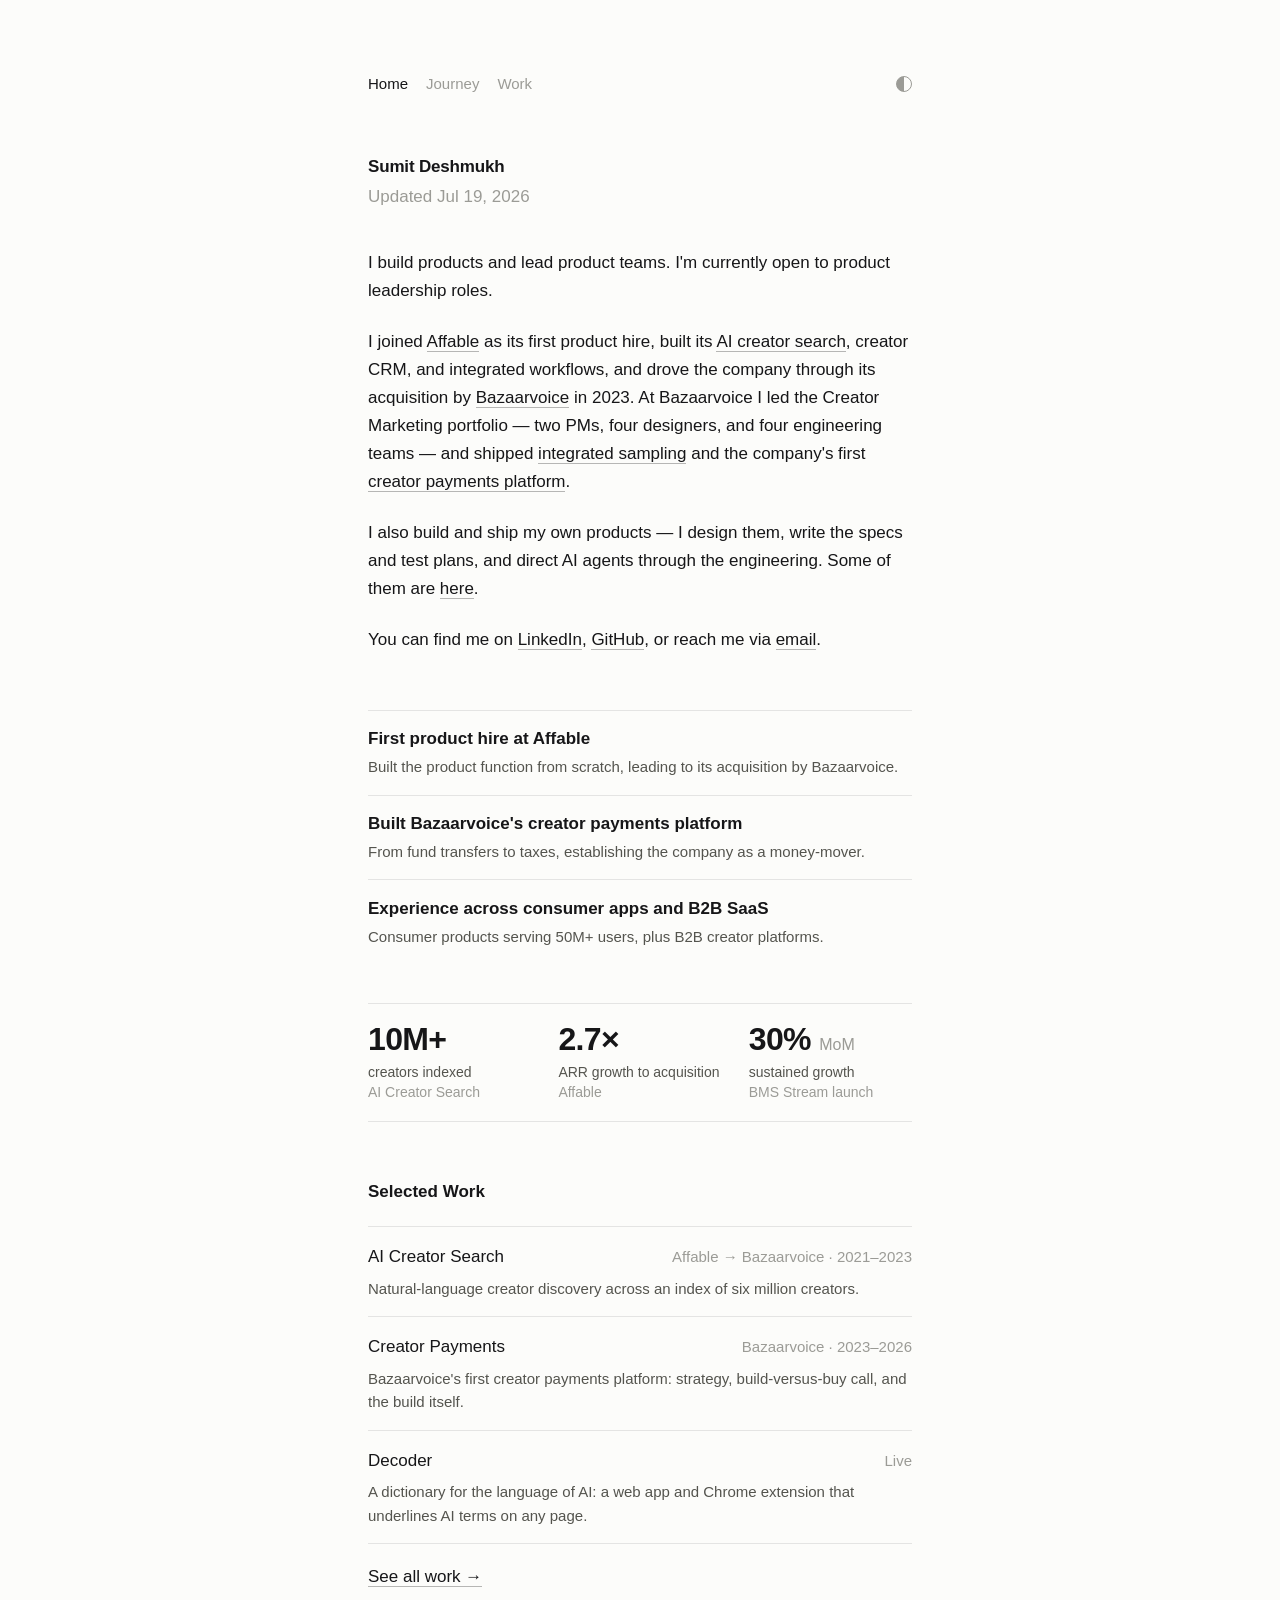
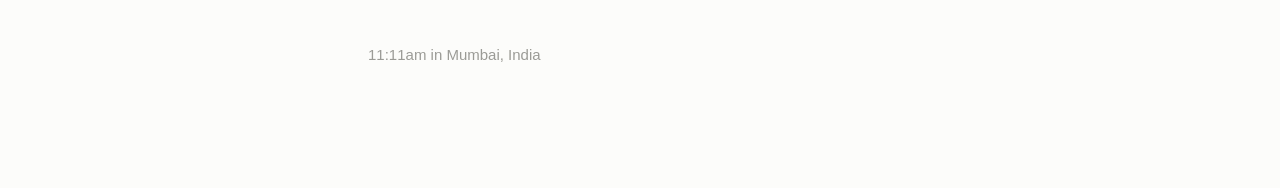
==== index.html @ 06beeb2d "Home: refine outcomes + numbers strip copy (payments positioning, 2.7x ARR metric, consumer/B2B expe" ====
<!DOCTYPE html>
<html lang="en">
<head>
<meta charset="utf-8">
<meta name="viewport" content="width=device-width, initial-scale=1">
<title>Sumit Deshmukh</title>
<meta name="description" content="AI Product Lead with 10+ years experience in consumer apps & B2B creator platforms. First product hire at Affable.ai, then Senior Manager, Product at Bazaarvoice.">
<link rel="canonical" href="https://sumitdeshmukh.com/">
<meta property="og:title" content="Sumit Deshmukh">
<meta property="og:description" content="AI Product Lead with 10+ years experience in consumer apps & B2B creator platforms. First product hire at Affable.ai, then Senior Manager, Product at Bazaarvoice.">
<meta property="og:url" content="https://sumitdeshmukh.com/">
<meta property="og:type" content="website">
<!-- Runs before first paint (and before site.css applies theme-dependent colors) to avoid a light/dark flash. -->
<script>(function(){try{var t=localStorage.getItem('theme');if(t!=='dark'&&t!=='light'){t=window.matchMedia&&window.matchMedia('(prefers-color-scheme:dark)').matches?'dark':'light';}document.documentElement.setAttribute('data-theme',t);}catch(e){}})();</script>
<link rel="icon" href="data:image/svg+xml,%3Csvg xmlns='http://www.w3.org/2000/svg' viewBox='0 0 8 8'%3E%3Ccircle cx='4' cy='4' r='4' fill='%23161618'/%3E%3C/svg%3E">
<link rel="stylesheet" href="./assets/css/site.css">
<script src="./assets/js/site.js" defer></script>
</head>
<body>
<main class="container">

  <nav class="site-nav" aria-label="Primary">
    <a href="./" class="current" aria-current="page">Home</a>
    <a href="journey.html">Journey</a>
    <a href="work.html">Work</a>
    <button type="button" class="theme-toggle" aria-label="Toggle dark mode" hidden>
      <span class="theme-icon"></span>
    </button>
  </nav>

  <h1>Sumit Deshmukh</h1>
  <p class="updated">Updated Jul 19, 2026</p>

  <div class="bio">
    <p>I build products and lead product teams. I'm currently open to product leadership roles.</p>

    <p>I joined <a href="https://affable.ai" rel="noopener">Affable</a> as its first product hire, built its <a href="work.html#cs-creator-search">AI creator search</a>, creator CRM, and integrated workflows, and drove the company through its acquisition by <a href="https://www.bazaarvoice.com" rel="noopener">Bazaarvoice</a> in 2023. At Bazaarvoice I led the Creator Marketing portfolio — two PMs, four designers, and four engineering teams — and shipped <a href="work.html#cs-integrated-sampling">integrated sampling</a> and the company's first <a href="work.html#cs-creator-payments">creator payments platform</a>.</p>

    <p>I also build and ship my own products — I design them, write the specs and test plans, and direct AI agents through the engineering. Some of them are <a href="work.html">here</a>.</p>

    <p>You can find me on <a href="https://www.linkedin.com/in/sumitdeshmukh07/" rel="noopener">LinkedIn</a>, <a href="https://github.com/sumitd07" rel="noopener">GitHub</a>, or reach me via <a href="mailto:sumitd0704@gmail.com">email</a>.</p>
  </div>

  <section class="home-section outcomes" aria-labelledby="out-h">
    <h2 id="out-h" class="u-vh">Selected outcomes</h2>
    <div class="outcome">
      <h3>First product hire at Affable</h3>
      <p>Built the product function from scratch, leading to its acquisition by Bazaarvoice.</p>
    </div>
    <div class="outcome">
      <h3>Built Bazaarvoice's creator payments platform</h3>
      <p>From fund transfers to taxes, establishing the company as a money-mover.</p>
    </div>
    <div class="outcome">
      <h3>Experience across consumer apps and B2B SaaS</h3>
      <p>Consumer products serving 50M+ users, plus B2B creator platforms.</p>
    </div>
  </section>

  <section class="home-section metrics" aria-labelledby="num-h">
    <h2 id="num-h" class="u-vh">Impact in numbers</h2>
    <dl class="metric-grid">
      <div class="metric">
        <dt class="metric-value">10M+</dt>
        <dd class="metric-label">creators indexed <span class="metric-src">AI Creator Search</span></dd>
      </div>
      <div class="metric">
        <dt class="metric-value">2.7&times;</dt>
        <dd class="metric-label">ARR growth to acquisition <span class="metric-src">Affable</span></dd>
      </div>
      <div class="metric">
        <dt class="metric-value">30% <span class="metric-unit">MoM</span></dt>
        <dd class="metric-label">sustained growth <span class="metric-src">BMS Stream launch</span></dd>
      </div>
    </dl>
  </section>

  <section class="home-section selected" aria-labelledby="sel-h">
    <h2 id="sel-h">Selected Work</h2>
    <ul class="feat-list">
      <li class="feat">
        <a class="feat-link" href="work.html#cs-creator-search">
          <span class="feat-row">
            <span class="feat-title">AI Creator Search</span>
            <span class="feat-meta">Affable → Bazaarvoice · <span class="cs-nb">2021–2023</span></span>
          </span>
          <span class="feat-desc">Natural-language creator discovery across an index of six million creators.</span>
        </a>
      </li>
      <li class="feat">
        <a class="feat-link" href="work.html#cs-creator-payments">
          <span class="feat-row">
            <span class="feat-title">Creator Payments</span>
            <span class="feat-meta">Bazaarvoice · <span class="cs-nb">2023–2026</span></span>
          </span>
          <span class="feat-desc">Bazaarvoice's first creator payments platform: strategy, build-versus-buy call, and the build itself.</span>
        </a>
      </li>
      <li class="feat">
        <a class="feat-link" href="work.html#cs-decoder">
          <span class="feat-row">
            <span class="feat-title">Decoder</span>
            <span class="feat-meta">Live</span>
          </span>
          <span class="feat-desc">A dictionary for the language of AI: a web app and Chrome extension that underlines AI terms on any page.</span>
        </a>
      </li>
    </ul>
    <p class="see-all"><a href="work.html">See all work →</a></p>
  </section>

  <p class="local-time"><span id="local-time">—</span> in Mumbai, India</p>

</main>
</body>
</html>
---- assets/css/site.css ----
/* Tokens */
:root{
  --bg:#fcfcfa; --ink:#161618; --ink-2:#54544e; --muted:#9b9b96;
  --rule:rgba(20,20,20,.10); --link-faint:rgba(20,20,20,.30); --sel:#e9e8e2;
  --font-body:-apple-system,BlinkMacSystemFont,"Helvetica Neue",Helvetica,Arial,sans-serif;
}
@media (prefers-color-scheme:dark){
  html:not([data-theme="light"]){ --bg:#151516; --ink:#e9e8e3; --ink-2:#b0afa8; --muted:#83827b; --rule:rgba(255,255,255,.13); --link-faint:rgba(255,255,255,.28); --sel:#2c2c29; }
}
html[data-theme="dark"]{ --bg:#151516; --ink:#e9e8e3; --ink-2:#b0afa8; --muted:#83827b; --rule:rgba(255,255,255,.13); --link-faint:rgba(255,255,255,.28); --sel:#2c2c29; }

/* Base */
html{-webkit-text-size-adjust:100%;}
body{margin:0;background:var(--bg);color:var(--ink);font-family:var(--font-body);-webkit-font-smoothing:antialiased;text-rendering:optimizeLegibility;transition:background .35s ease,color .35s ease;}
::selection{background:var(--sel);}
a{color:var(--ink);text-decoration:none;padding-bottom:1px;background-image:linear-gradient(var(--ink),var(--ink)),linear-gradient(var(--link-faint),var(--link-faint));background-size:0% 1px,100% 1px;background-position:0 100%,0 100%;background-repeat:no-repeat;transition:background-size .32s cubic-bezier(.4,0,.2,1),color .15s ease;}
a:hover{background-size:100% 1px,100% 1px;}
nav a{background-image:none;padding-bottom:0;transition:color .18s ease;}
nav a:hover{color:var(--ink)!important;}
:focus-visible{outline:2px solid var(--ink);outline-offset:3px;border-radius:1px;}

/* Layout */
.container{max-width:34rem;margin:0 auto;padding:72px 24px 120px;font-size:1.0625rem;line-height:1.65;}

/* Nav */
.site-nav{display:flex;align-items:center;gap:18px;margin-bottom:56px;font-size:.9375rem;}
.site-nav a{color:var(--muted);}
.site-nav a.current{color:var(--ink);}

.theme-toggle{all:unset;cursor:pointer;margin-left:auto;display:flex;align-items:center;color:var(--muted);transition:color .18s ease;}
.theme-toggle:hover{color:var(--ink);}
/* all:unset above strips the global :focus-visible outline (equal specificity, later in cascade) — restate it. */
.theme-toggle:focus-visible{outline:2px solid var(--ink);outline-offset:3px;border-radius:1px;}
.theme-icon{width:14px;height:14px;border-radius:50%;border:1.5px solid currentColor;background:linear-gradient(90deg,currentColor 0 50%,transparent 50%);transition:transform .4s cubic-bezier(.4,0,.2,1);transform:rotate(0deg);}
html[data-theme="dark"] .theme-icon{transform:rotate(180deg);}

/* Intro */
h1{font-size:1.0625rem;font-weight:600;letter-spacing:-.01em;margin:0;}
.updated{color:var(--muted);margin:2px 0 0;}

/* Bio */
.bio{display:flex;flex-direction:column;gap:1.35em;margin-top:2.25em;}
.bio p{margin:0;}

/* Work list */
h2{font-size:1.0625rem;font-weight:600;margin:3.25em 0 0;}
.work-list{list-style:none;padding:0;margin:1.1em 0 0;display:flex;flex-direction:column;gap:.6em;}
.work-list li{display:flex;justify-content:space-between;gap:16px;}
.work-list li span{color:var(--muted);white-space:nowrap;}
.see-all{margin:1.1em 0 0;}

/* Local time */
.local-time{color:var(--muted);margin:3.5em 0 0;font-size:.9375rem;}

/* ==========================================================================
   Home — selling sections: proof strip, capability blocks, selected work
   Adapts PORTFOLIO-SPEC §4 into the current hairline/flat-type system
   (no cards, no shadows, no new accent colour — the superseded card design
   is deliberately not revived; distinction comes from rules, weight, spacing).
   ========================================================================== */

.u-vh{position:absolute!important;width:1px;height:1px;padding:0;margin:-1px;overflow:hidden;clip:rect(0 0 0 0);white-space:nowrap;border:0;}
/* Each section owns its top gap; reset the global h2 3.25em so the visible
   "Selected Work" heading doesn't double it (hidden h2s carry no box). */
.home-section{margin-top:3.25em;}
.home-section > h2{margin:0;}

/* Selected outcomes — the headline wins, each a bold one-line claim a scanner
   can absorb alone, with a supporting sentence in --ink-2 for the reader who
   slows down. Hairline-separated, no hover (not links). Emphasis is carried by
   weight + colour contrast, not by size — the size jump is saved for numbers. */
.outcome{padding-top:.95em;border-top:1px solid var(--rule);}
.outcome + .outcome{margin-top:.95em;}
.outcome h3{font-size:1.0625rem;font-weight:600;margin:0;line-height:1.4;}
.outcome p{margin:.3em 0 0;color:var(--ink-2);font-size:.9375rem;line-height:1.55;}

/* Impact in numbers — the page's one loud moment. Everything else sits at 17px;
   here the numerals jump to display scale so the proof reads in a glance. Plain
   hairline grid, no cards (the superseded tile design stays retired — D-1). */
.metric-grid{margin:0;display:grid;grid-template-columns:repeat(3,1fr);column-gap:1.6em;border-top:1px solid var(--rule);border-bottom:1px solid var(--rule);}
.metric{padding:1.1em 0;}
.metric-value{margin:0;font-size:2rem;font-weight:600;letter-spacing:-.02em;line-height:1.05;font-variant-numeric:tabular-nums;}
.metric-unit{font-size:1rem;font-weight:500;color:var(--muted);letter-spacing:0;}
/* Label: what the number is (readable), then where it came from (fainter, own
   line) — the source anchors each stat to a real product so it can't read as a
   floating figure. */
.metric-label{margin:.4em 0 0;color:var(--ink-2);font-size:.875rem;line-height:1.45;}
.metric-src{display:block;color:var(--muted);}
/* Three across is tight on a phone; stack to a hairline-separated list, number
   above its label, so each stat stays a clean self-contained unit. */
@media (max-width:480px){
  .metric-grid{grid-template-columns:1fr;border-top:0;border-bottom:0;}
  .metric{padding:.95em 0;border-top:1px solid var(--rule);}
  .metric:last-child{border-bottom:1px solid var(--rule);}
}

/* Selected work — the 3 strongest studies with an outcome line each, so a
   visitor who never clicks Work still gets the signal. Reuses the Work-page
   hairline-row language; whole row is one link. */
.feat-list{list-style:none;padding:0;margin:1.2em 0 0;border-top:1px solid var(--rule);}
.feat{border-bottom:1px solid var(--rule);}
.feat-link{display:block;padding:.95em 0;background-image:none;color:var(--ink);}
.feat-row{display:flex;justify-content:space-between;align-items:baseline;gap:16px;}
.feat-title{font-weight:500;padding-bottom:1px;
  background-image:linear-gradient(var(--ink),var(--ink)),linear-gradient(var(--link-faint),var(--link-faint));
  background-size:0 1px,0 1px;background-position:0 100%,0 100%;background-repeat:no-repeat;
  transition:background-size .32s cubic-bezier(.4,0,.2,1);}
.feat-meta{color:var(--muted);white-space:nowrap;font-size:.9375rem;}
.feat-desc{display:block;margin-top:.3em;color:var(--ink-2);font-size:.9375rem;line-height:1.55;}
.feat-link:focus-visible{outline:2px solid var(--ink);outline-offset:3px;border-radius:2px;}
/* Underline the title on hover only — the row's one affordance, matching the
   site's link treatment. Gated so touch taps don't trigger a false hover. */
@media (hover:hover) and (pointer:fine){
  .feat-link:hover .feat-title{background-size:100% 1px,100% 1px;}
}
/* The long "Affable → Bazaarvoice · 2021–2023" meta can't share a line with the
   title on narrow screens; let it wrap right-aligned (same rule as .cs-meta). */
@media (max-width:480px){
  .feat-meta{white-space:normal;text-align:right;}
}

@media (prefers-reduced-motion:reduce){
  *,::before,::after{transition-duration:.01ms!important;}
}

/* ==========================================================================
   Work page
   ========================================================================== */

.work-intro{margin:2.25em 0 0;}
.ai-intro{margin:1.1em 0 0;}

/* Case-study row list (used for both the professional and AI sections) */
.cs-list{margin-top:1.1em;border-top:1px solid var(--rule);}
.cs-list--ai{margin-top:1.5em;}
.cs-row{border-bottom:1px solid var(--rule);}

.cs-toggle{all:unset;box-sizing:border-box;cursor:pointer;display:flex;justify-content:space-between;align-items:baseline;gap:16px;width:100%;padding:.85em 0;scroll-margin-top:24px;}
/* all:unset above strips the global :focus-visible outline (equal specificity, later in cascade) — restate it. */
.cs-toggle:focus-visible{outline:2px solid var(--ink);outline-offset:3px;border-radius:1px;}
.cs-title{font-weight:500;flex:1 1 auto;}
.cs-meta{color:var(--muted);white-space:nowrap;font-size:.9375rem;}
/* Narrow screens: the longest meta ("Affable → Bazaarvoice · 2021–2023") can't fit on
   one line next to a title + indicator, and nowrap would shove the + past the right rail.
   Let it wrap right-aligned instead — every row keeps the same right edge. */
@media (max-width:480px){
  .cs-meta{white-space:normal;text-align:right;}
}
.cs-nb{white-space:nowrap;} /* date ranges never break at the en-dash */
/* Expand/collapse affordance: + rotates 45° into an × when the panel is open.
   State lives on aria-expanded, so the no-JS page (all panels expanded) shows × correctly. */
.cs-ind{flex:none;color:var(--muted);font-size:1.0625rem;line-height:1;transition:transform 200ms cubic-bezier(.23,1,.32,1),color .18s ease;}
.cs-toggle[aria-expanded="true"] .cs-ind{transform:rotate(45deg);}
@media (hover:hover) and (pointer:fine){
  .cs-toggle:hover .cs-ind{color:var(--ink);}
}
.cs-toggle:active .cs-ind{transform:scale(.85);}
.cs-toggle[aria-expanded="true"]:active .cs-ind{transform:rotate(45deg) scale(.85);}

.cs-panel{padding:.4em 0 1.9em;}
.cs-panel.cs-anim{animation:cs-rise 240ms cubic-bezier(.23,1,.32,1);}
@keyframes cs-rise{from{opacity:0;transform:translateY(4px);}to{opacity:1;transform:translateY(0);}}
@media (prefers-reduced-motion:reduce){
  .cs-panel{animation:none!important;}
  /* State flip + ↔ × stays (it carries meaning); only the motion goes. */
  .cs-ind{transition:none!important;}
}

.cs-oneliner{margin:0 0 1.35em;}
.cs-visit{margin:0 0 1.35em;font-size:.9375rem;}

/* Visual slot — placeholder until real screenshots/diagrams are captured */
.cs-visual{width:100%;height:300px;margin:0 0 1.6em;border-radius:10px;border:1px solid var(--rule);display:flex;align-items:center;justify-content:center;text-align:center;color:var(--muted);font-size:.9375rem;}

/* Visual slot — real GIF/screenshot variant. Mixed aspect ratios (landscape + portrait)
   in a fixed-width column, so the container drops the fixed height and centers
   whatever the media's natural size is instead.
   The border/radius moves from the container to the img itself: a centered
   portrait image (e.g. the BMS Stream GIF) is much narrower than the 34rem
   column, so a full-width bordered container around it reads as an odd wide
   box with a narrow image floating inside. Bordering the img instead means
   the frame always hugs the actual media, landscape or portrait. */
.cs-visual-media{height:auto;padding:0;overflow:visible;border:none;}
.cs-visual-media img,
.cs-visual-media video{display:block;width:100%;height:auto;margin:0 auto;border-radius:10px;border:1px solid var(--rule);}
/* Portrait GIF (BMS, 590×1280): fixed width = 480px target height × the 590/1280 aspect,
   so the box reserves ~221×480 before the lazy image loads (no layout shift, and the
   pre-load box is big enough to intersect for lazy loading). */
.cs-visual-media--portrait img,
.cs-visual-media--portrait video{width:calc(480px * 590 / 1280);max-width:100%;}

.cs-beats{display:flex;flex-direction:column;gap:1.25em;}
.cs-beat p{margin:0;}
.cs-beat-label{font-size:.8125rem;letter-spacing:.02em;color:var(--muted);margin-bottom:.35em;}

.cs-deep{margin-top:1.5em;}
.cs-deep p{margin:0 0 1em;}

.cs-built-note{font-style:italic;color:var(--muted);font-size:.9375rem;margin:1.25em 0 0;}

.cs-callout{margin-top:1.4em;padding-left:1em;border-left:2px solid var(--rule);}
.cs-callout p{margin:0;}
.cs-honest-miss{font-style:italic;color:var(--muted);}

.cs-tags{display:flex;gap:14px;flex-wrap:wrap;margin-top:1.5em;color:var(--muted);font-size:.9375rem;}

/* ==========================================================================
   Decoder live demo (Work page) — a faithful port of the real AI Decoder UI
   (aidecoder.app): its own tokens, Inter + Newsreader type, tier badges, the
   select-to-explain popover, and the full-card modal with lens tabs. Scoped to
   .dmx so none of it leaks into the portfolio's own monochrome design.
   ========================================================================== */

.dmx{
  --bg:#fdfdfc;--surface:#ffffff;--surface-2:#fbfbfc;--surface-3:#f7f7f8;--hover:#eef1f6;--hover-strong:#ebecef;
  --text:#0e0f12;--text-2:#22252b;--text-3:#3f4249;--text-4:#4a4e55;--muted:#6a6e75;--muted-2:#787c83;--faint:#9a9ea5;--faint-2:#c6c9ce;
  --border:rgba(20,24,33,.10);--border-2:rgba(20,24,33,.14);--border-3:rgba(20,24,33,.18);--border-strong:rgba(20,24,33,.30);--hairline-2:rgba(20,24,33,.08);
  --save-text:#4a7c59;--toast-bg:#17181b;--toast-text:#fff;--accent:#4f77a6;--hint-border:1px dotted rgba(20,24,33,.38);
  --font-primary:"Inter",-apple-system,BlinkMacSystemFont,"Helvetica Neue",Arial,sans-serif;
  --font-secondary:"Newsreader",Georgia,"Times New Roman",serif;
  position:relative;margin:.6em 0 2.2em;font-family:var(--font-primary);color:var(--text);letter-spacing:-.006em;
}
html[data-theme="dark"] .dmx{
  --bg:#131519;--surface:#1c1f25;--surface-2:#191c21;--surface-3:#23272e;--hover:#2b3038;--hover-strong:#333944;
  --text:#f4f5f7;--text-2:#e6e8ec;--text-3:#c6cad1;--text-4:#b2b7bf;--muted:#969ba3;--muted-2:#858a92;--faint:#6d727a;--faint-2:#565b63;
  --border:rgba(255,255,255,.12);--border-2:rgba(255,255,255,.17);--border-3:rgba(255,255,255,.22);--border-strong:rgba(255,255,255,.34);--hairline-2:rgba(255,255,255,.10);
  --save-text:oklch(0.82 0.1 150);--toast-bg:#f4f5f7;--toast-text:#131519;--hint-border:1px dotted rgba(255,255,255,.42);
}
@media (prefers-color-scheme:dark){
  html:not([data-theme="light"]) .dmx{
    --bg:#131519;--surface:#1c1f25;--surface-2:#191c21;--surface-3:#23272e;--hover:#2b3038;--hover-strong:#333944;
    --text:#f4f5f7;--text-2:#e6e8ec;--text-3:#c6cad1;--text-4:#b2b7bf;--muted:#969ba3;--muted-2:#858a92;--faint:#6d727a;--faint-2:#565b63;
    --border:rgba(255,255,255,.12);--border-2:rgba(255,255,255,.17);--border-3:rgba(255,255,255,.22);--border-strong:rgba(255,255,255,.34);--hairline-2:rgba(255,255,255,.10);
    --save-text:oklch(0.82 0.1 150);--toast-bg:#f4f5f7;--toast-text:#131519;--hint-border:1px dotted rgba(255,255,255,.42);
  }
}
.dmx .dsp{font-family:var(--font-secondary);}
.dmx button{font-family:inherit;color:inherit;-webkit-tap-highlight-color:transparent;}
.dmx button:active{transform:scale(.98);}

/* Demarcated demo panel — a self-contained card, clearly set apart from the
   surrounding case-study prose, with a tinted header bar and a live badge. */
.dmx-shell{border:1px solid var(--border-2);border-radius:16px;background:var(--surface-2);box-shadow:0 1px 2px rgba(20,24,33,.05),0 10px 34px rgba(20,24,33,.06);overflow:hidden;}
.dmx-head{display:flex;align-items:center;gap:12px;flex-wrap:wrap;padding:12px 16px;border-bottom:1px solid var(--hairline-2);background:var(--surface-3);}
.dmx-badge{display:inline-flex;align-items:center;gap:7px;font-size:11px;font-weight:600;letter-spacing:.08em;text-transform:uppercase;color:var(--save-text);}
.dmx-live-dot{width:7px;height:7px;border-radius:50%;background:var(--save-text);animation:dmx-livepulse 2.2s ease-in-out infinite;}
.dmx-head-note{font-size:12px;color:var(--muted-2);}
.dmx-body{padding:18px 18px 20px;}
.dmx-lead{margin:0 0 1.15em;color:var(--text-3);font-size:.875rem;line-height:1.6;}
.dmx-hintword{border-bottom:var(--hint-border);}
@keyframes dmx-livepulse{0%,100%{box-shadow:0 0 0 0 rgba(74,124,89,.45);}50%{box-shadow:0 0 0 5px rgba(74,124,89,0);}}
@media (prefers-reduced-motion:reduce){.dmx-live-dot{animation:none;}}

/* Faux browser frame — sets the scene: Decoder underlines terms on a real page. */
.dmx-frame{border:1px solid var(--border);border-radius:12px;overflow:hidden;background:var(--surface);}
.dmx-frame-bar{display:flex;align-items:center;gap:10px;padding:9px 13px;background:var(--surface-3);border-bottom:1px solid var(--hairline-2);}
.dmx-frame-dots{display:inline-flex;gap:6px;}
.dmx-frame-dots i{width:9px;height:9px;border-radius:50%;background:var(--faint-2);}
.dmx-frame-url{font-size:11.5px;color:var(--muted-2);letter-spacing:0;}
.dmx-page{padding:20px 22px 22px;}
.dmx-page-h{margin:0 0 12px;font-weight:600;font-size:17px;color:var(--text-2);}
.dmx-article{margin:0;font-size:16px;line-height:1.72;color:var(--text-2);}

/* Underlined AI term (from the extension content script). */
.dmx .jterm{border-bottom:var(--hint-border);cursor:pointer;border-radius:2px;transition:background .12s;}
.dmx .jterm:hover{background:var(--hover);}
.dmx .jterm.is-open{background:var(--hover);}

/* Tier badge — Core/Rising/Fading/Historical, colours from the real app. */
.dmx .badge{display:inline-flex;align-items:center;gap:5px;font-family:var(--font-primary);font-weight:600;text-transform:uppercase;border-radius:20px;color:var(--stc);background:var(--stbg);}
.dmx .st-core{--stc:oklch(0.5 0.085 155);--stbg:oklch(0.955 0.03 155);}
.dmx .st-rising{--stc:oklch(0.56 0.12 55);--stbg:oklch(0.955 0.05 72);}
.dmx .st-fading{--stc:oklch(0.55 0.05 250);--stbg:oklch(0.955 0.022 250);}
.dmx .st-historical{--stc:oklch(0.5 0 0);--stbg:oklch(0.925 0 0);}
html[data-theme="dark"] .dmx .st-core{--stc:oklch(0.82 0.11 155);--stbg:oklch(0.33 0.05 155);}
html[data-theme="dark"] .dmx .st-rising{--stc:oklch(0.83 0.12 68);--stbg:oklch(0.35 0.06 60);}
html[data-theme="dark"] .dmx .st-fading{--stc:oklch(0.82 0.07 250);--stbg:oklch(0.33 0.04 250);}
html[data-theme="dark"] .dmx .st-historical{--stc:oklch(0.78 0 0);--stbg:oklch(0.34 0 0);}
@media (prefers-color-scheme:dark){
  html:not([data-theme="light"]) .dmx .st-core{--stc:oklch(0.82 0.11 155);--stbg:oklch(0.33 0.05 155);}
  html:not([data-theme="light"]) .dmx .st-rising{--stc:oklch(0.83 0.12 68);--stbg:oklch(0.35 0.06 60);}
  html:not([data-theme="light"]) .dmx .st-fading{--stc:oklch(0.82 0.07 250);--stbg:oklch(0.33 0.04 250);}
  html:not([data-theme="light"]) .dmx .st-historical{--stc:oklch(0.78 0 0);--stbg:oklch(0.34 0 0);}
}

/* Save button (full card). */
.dmx .savebtn{border:1px solid var(--accent);border-radius:10px;padding:11px 18px;font-size:14px;font-weight:600;cursor:pointer;background:var(--accent);color:#fff;display:inline-flex;align-items:center;gap:8px;transition:background .2s,color .2s,border-color .2s;}
.dmx .savebtn.is-saved{background:#eef4ee;color:#4a7c59;border-color:#cfe0cf;}
html[data-theme="dark"] .dmx .savebtn.is-saved{background:oklch(0.30 0.045 150);color:oklch(0.85 0.1 150);border-color:oklch(0.42 0.05 150);}
@media (prefers-color-scheme:dark){html:not([data-theme="light"]) .dmx .savebtn.is-saved{background:oklch(0.30 0.045 150);color:oklch(0.85 0.1 150);border-color:oklch(0.42 0.05 150);}}

/* Hover helpers ported from the app. */
.dmx .rel:hover{border-color:var(--border-3);background:var(--hover-strong);}
.dmx .popclose:hover{color:var(--muted-2);}
.dmx .h-surf2:hover{background:var(--surface-2);}
.dmx .h-surf3:hover{background:var(--surface-3);}
.dmx .h-close:hover{background:var(--hover);}
.dmx .rm:hover{color:var(--save-text);}

/* Saved tray. */
.dmx-saved{margin-top:1.5em;padding-top:1.25em;border-top:1px solid var(--border);}
.dmx-saved-head{font-size:12px;letter-spacing:.02em;color:var(--muted);display:flex;align-items:center;gap:8px;margin-bottom:.75em;}
.dmx-saved-empty{margin:0;color:var(--muted);font-size:13px;}
.dmx-saved-rows{display:flex;flex-direction:column;gap:6px;}
.dmx-srow{display:flex;align-items:center;gap:10px;padding:9px 12px;background:var(--surface-3);border:1px solid var(--hairline-2);border-radius:9px;}
.dmx-srow .badge{flex:none;}
.dmx-sname{flex:1;min-width:0;text-align:left;background:none;border:none;cursor:pointer;font-family:var(--font-secondary);font-weight:600;font-size:15px;color:var(--text-2);line-height:1.1;}
.dmx-sname:hover{color:var(--accent);}
.dmx-srm{flex:none;background:none;border:none;cursor:pointer;color:var(--faint);font-size:13px;font-weight:500;padding:4px 6px;}
.dmx-srm:hover{color:var(--save-text);}

.dmx-note{margin:1.4em 0 0;font-size:12.5px;line-height:1.5;color:var(--faint);}

/* Animations (from the app). */
@keyframes dmx-rise{from{opacity:0;transform:translate(-50%,8px) scale(.96);}to{opacity:1;transform:translate(-50%,0) scale(1);}}
@keyframes dmx-pop{from{opacity:0;transform:translateY(10px) scale(.97);}to{opacity:1;transform:none;}}
@keyframes dmx-bd{from{opacity:0;}to{opacity:1;}}
@keyframes dmx-toastin{from{opacity:0;transform:translate(-50%,12px);}to{opacity:1;transform:translate(-50%,0);}}
@keyframes dmx-savepop{0%{transform:scale(.4);opacity:0;}55%{transform:scale(1.25);}100%{transform:scale(1);opacity:1;}}
@keyframes dmx-sl{from{opacity:0;transform:translateY(12px);}to{opacity:1;transform:none;}}
.dmx-savepop{display:inline-block;animation:dmx-savepop .4s cubic-bezier(.3,1.3,.4,1) both;}
.dmx-mstack>*{animation:dmx-sl .5s cubic-bezier(.2,.75,.3,1) both;}
.dmx-mstack>*:nth-child(1){animation-delay:.04s;}
.dmx-mstack>*:nth-child(2){animation-delay:.1s;}
.dmx-mstack>*:nth-child(3){animation-delay:.16s;}
@media (prefers-reduced-motion:reduce){
  .dmx-pop-el,.dmx-backdrop,.dmx-modal-card,.dmx-savepop,.dmx-mstack>*{animation:none!important;}
}

@media (max-width:520px){
  .dmx-page{padding:16px 15px 18px;}
  .dmx-article{font-size:15px;}
}

/* ==========================================================================
   Journey page
   ========================================================================== */

.journey-list{display:flex;flex-direction:column;margin-top:2.5em;}
.journey-stop{padding:1.9em 0;border-top:1px solid var(--rule);}

.journey-head{display:flex;justify-content:space-between;align-items:baseline;gap:16px;}
.journey-dates{color:var(--muted);white-space:nowrap;font-size:.9375rem;}

/* Major stops (h2): full-weight company name, full-color narrative, achievement list */
.journey-company{font-size:1.0625rem;font-weight:600;margin:0;}
.journey-role{color:var(--muted);margin:.2em 0 0;font-size:.9375rem;}
.journey-narrative{margin:1em 0 0;}

.journey-achievements{list-style:none;padding:0;margin:1em 0 0;display:flex;flex-direction:column;gap:.5em;}
.journey-achievement{padding-left:1em;border-left:2px solid var(--rule);color:var(--muted);font-size:.9375rem;line-height:1.55;}

/* Minor stops (h3): lighter weight company name, muted narrative, no achievements (recency taper) */
.journey-company--minor{font-weight:500;color:var(--ink);}
.journey-narrative-minor{color:var(--muted);margin:.7em 0 0;font-size:.9375rem;line-height:1.55;}

.journey-resume-extras{margin-top:3em;padding-top:1.9em;border-top:1px solid var(--rule);}
.journey-resume-note{margin:0;}

@media print{ nav,#resume-extras{display:none !important;} }
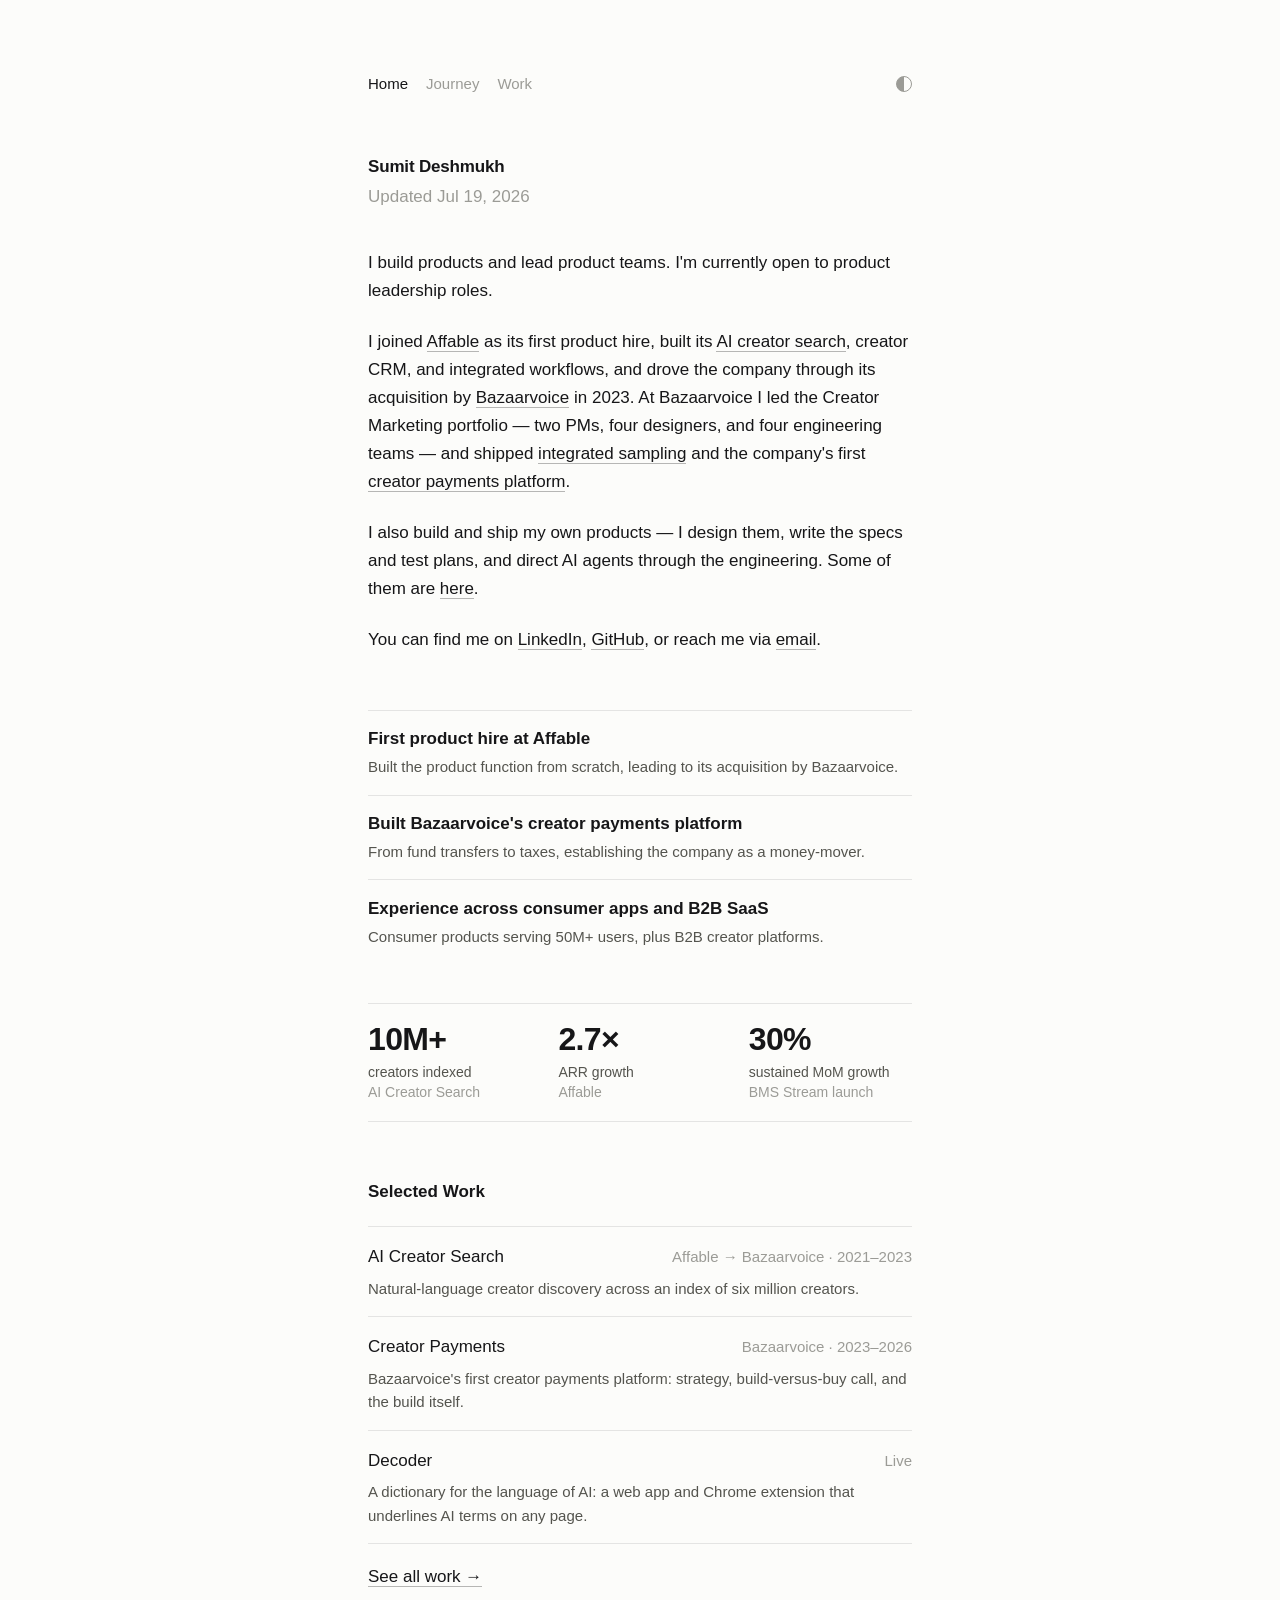
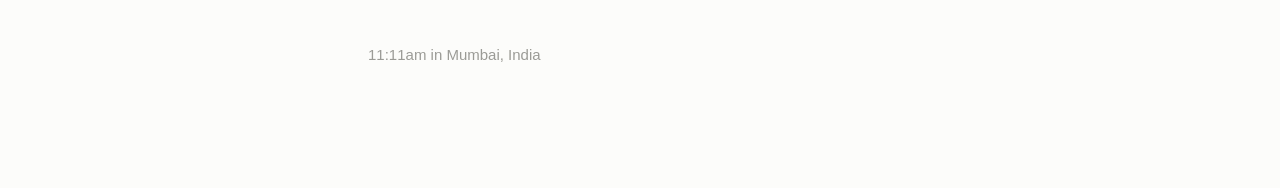
==== commit afcec1e0: "Home: even out numbers strip (one-line labels, sustained MoM growth); make case-study anchor land on" ====
--- a/index.html
+++ b/index.html
@@ -66,11 +66,11 @@
       </div>
       <div class="metric">
         <dt class="metric-value">2.7&times;</dt>
-        <dd class="metric-label">ARR growth to acquisition <span class="metric-src">Affable</span></dd>
+        <dd class="metric-label">ARR growth <span class="metric-src">Affable</span></dd>
       </div>
       <div class="metric">
-        <dt class="metric-value">30% <span class="metric-unit">MoM</span></dt>
-        <dd class="metric-label">sustained growth <span class="metric-src">BMS Stream launch</span></dd>
+        <dt class="metric-value">30%</dt>
+        <dd class="metric-label">sustained MoM growth <span class="metric-src">BMS Stream launch</span></dd>
       </div>
     </dl>
   </section>
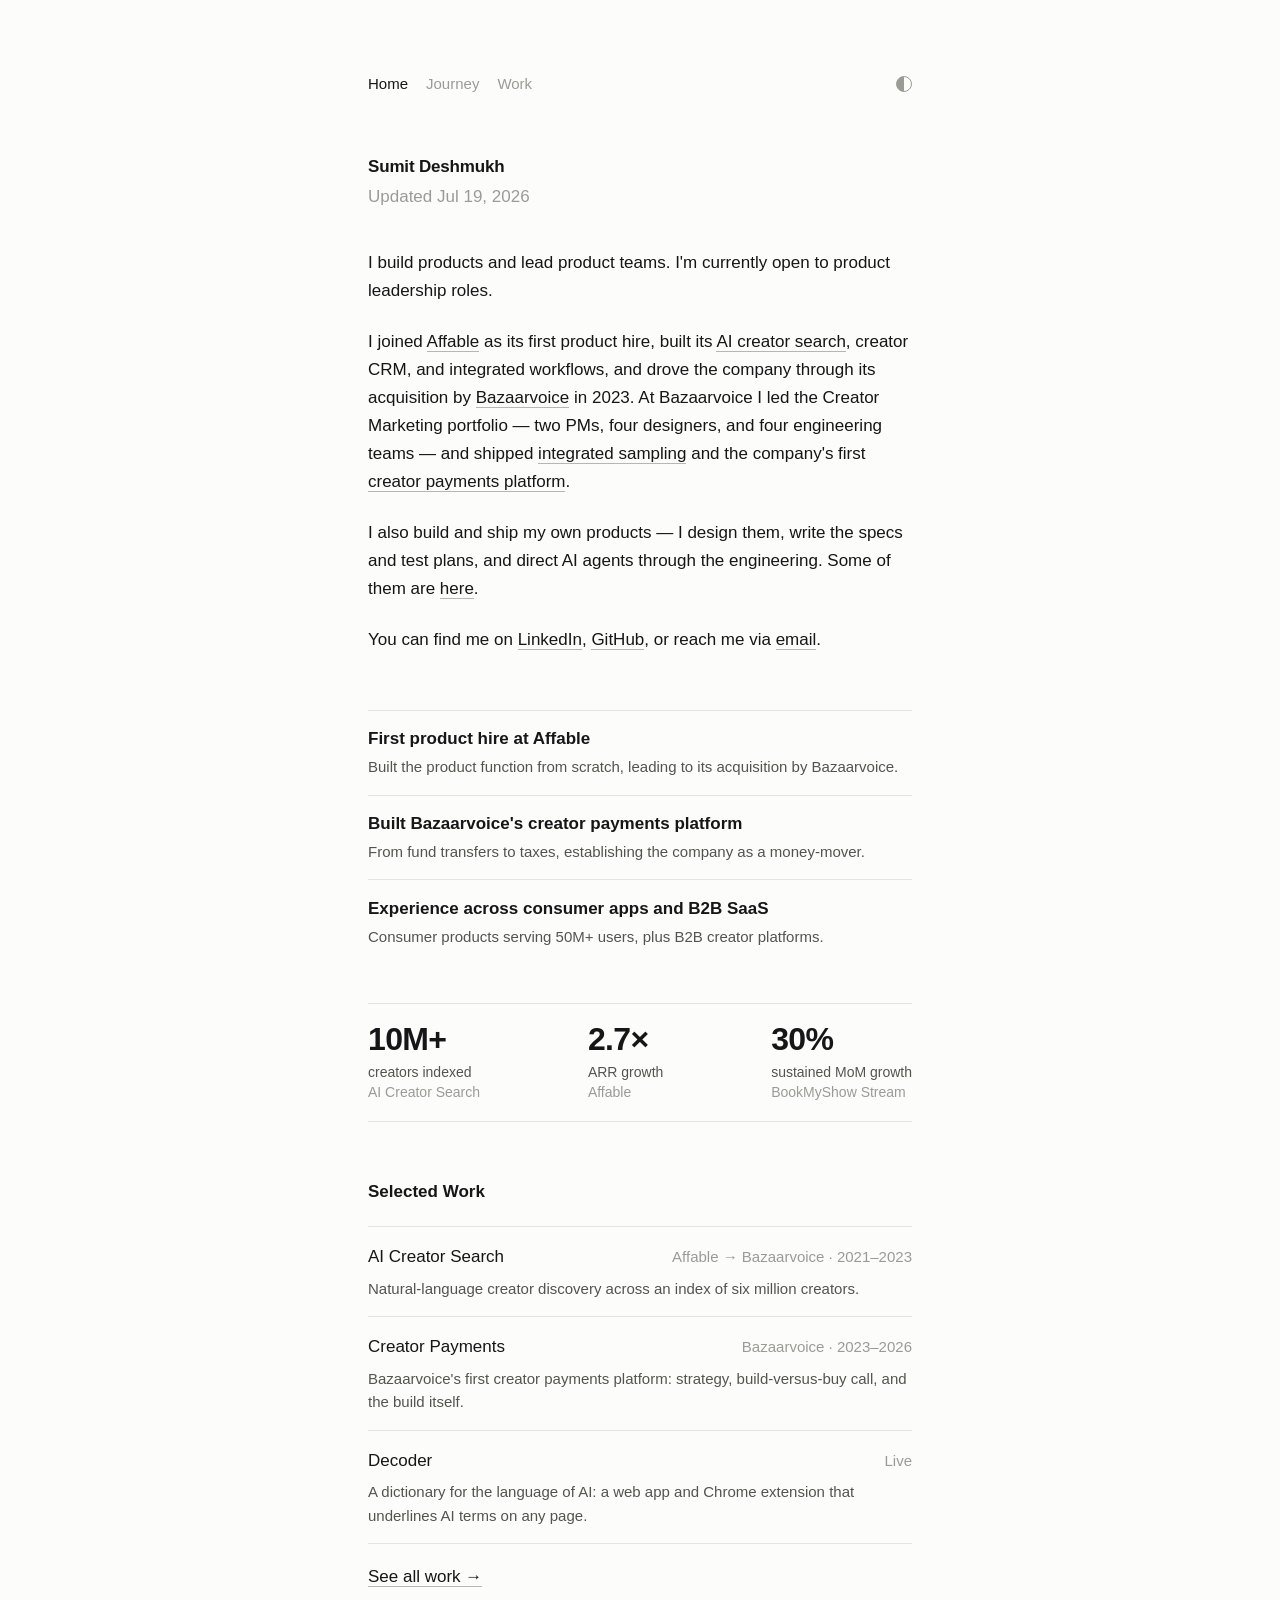
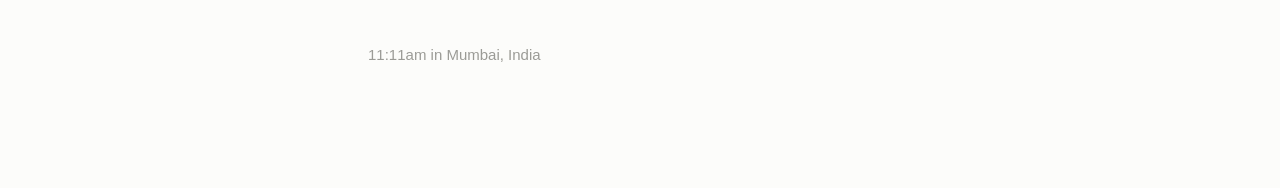
==== commit 3874f2aa: "Home: evenly distribute the numbers strip (space-between, no-wrap labels); rename BMS Stream launch " ====
--- a/index.html
+++ b/index.html
@@ -70,7 +70,7 @@
       </div>
       <div class="metric">
         <dt class="metric-value">30%</dt>
-        <dd class="metric-label">sustained MoM growth <span class="metric-src">BMS Stream launch</span></dd>
+        <dd class="metric-label">sustained MoM growth <span class="metric-src">BookMyShow Stream</span></dd>
       </div>
     </dl>
   </section>
--- a/assets/css/site.css
+++ b/assets/css/site.css
@@ -77,19 +77,19 @@
 /* Impact in numbers — the page's one loud moment. Everything else sits at 17px;
    here the numerals jump to display scale so the proof reads in a glance. Plain
    hairline grid, no cards (the superseded tile design stays retired — D-1). */
-.metric-grid{margin:0;display:grid;grid-template-columns:repeat(3,1fr);column-gap:1.6em;border-top:1px solid var(--rule);border-bottom:1px solid var(--rule);}
-.metric{padding:1.1em 0;}
+.metric-grid{margin:0;display:flex;justify-content:space-between;gap:1.6em;border-top:1px solid var(--rule);border-bottom:1px solid var(--rule);}
+.metric{padding:1.1em 0;flex:none;}
 .metric-value{margin:0;font-size:2rem;font-weight:600;letter-spacing:-.02em;line-height:1.05;font-variant-numeric:tabular-nums;}
 .metric-unit{font-size:1rem;font-weight:500;color:var(--muted);letter-spacing:0;}
 /* Label: what the number is (readable), then where it came from (fainter, own
    line) — the source anchors each stat to a real product so it can't read as a
    floating figure. */
-.metric-label{margin:.4em 0 0;color:var(--ink-2);font-size:.875rem;line-height:1.45;}
+.metric-label{margin:.4em 0 0;color:var(--ink-2);font-size:.875rem;line-height:1.45;white-space:nowrap;}
 .metric-src{display:block;color:var(--muted);}
 /* Three across is tight on a phone; stack to a hairline-separated list, number
    above its label, so each stat stays a clean self-contained unit. */
 @media (max-width:480px){
-  .metric-grid{grid-template-columns:1fr;border-top:0;border-bottom:0;}
+  .metric-grid{flex-direction:column;gap:0;border-top:0;border-bottom:0;}
   .metric{padding:.95em 0;border-top:1px solid var(--rule);}
   .metric:last-child{border-bottom:1px solid var(--rule);}
 }
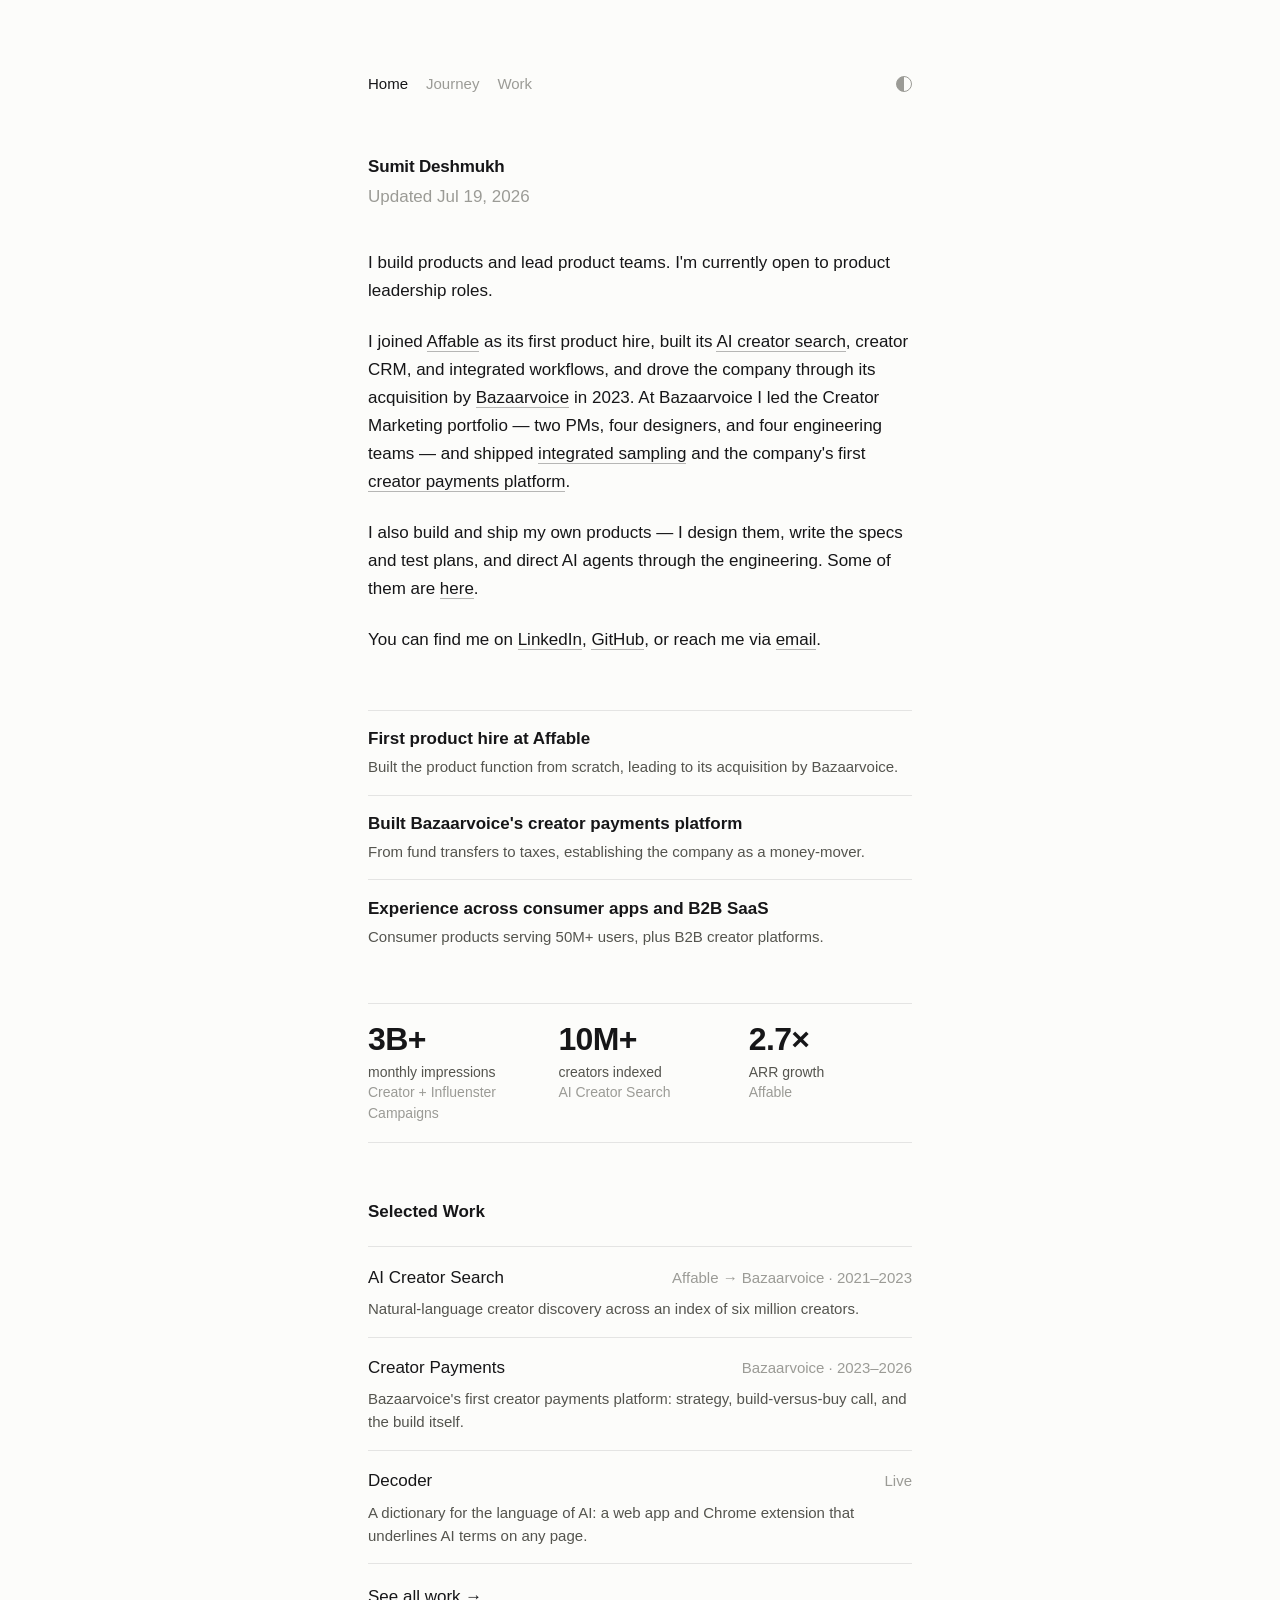
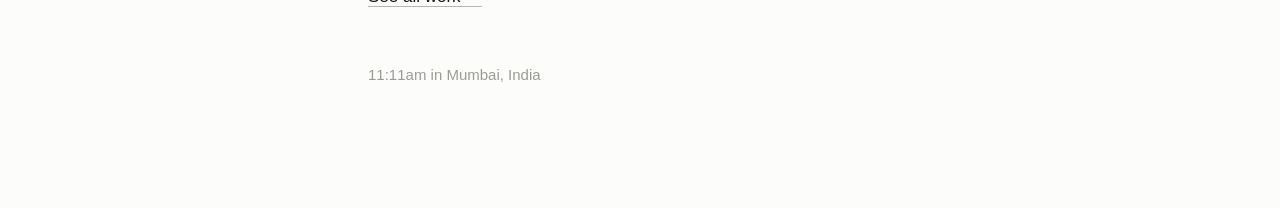
==== commit fc9cd6a2: "Home: replace 30% MoM stat with 3B+ monthly impressions; equal-width grid for the numbers strip - Ad" ====
--- a/index.html
+++ b/index.html
@@ -61,16 +61,16 @@
     <h2 id="num-h" class="u-vh">Impact in numbers</h2>
     <dl class="metric-grid">
       <div class="metric">
+        <dt class="metric-value">3B+</dt>
+        <dd class="metric-label">monthly impressions <span class="metric-src">Creator + Influenster Campaigns</span></dd>
+      </div>
+      <div class="metric">
         <dt class="metric-value">10M+</dt>
         <dd class="metric-label">creators indexed <span class="metric-src">AI Creator Search</span></dd>
       </div>
       <div class="metric">
         <dt class="metric-value">2.7&times;</dt>
         <dd class="metric-label">ARR growth <span class="metric-src">Affable</span></dd>
-      </div>
-      <div class="metric">
-        <dt class="metric-value">30%</dt>
-        <dd class="metric-label">sustained MoM growth <span class="metric-src">BookMyShow Stream</span></dd>
       </div>
     </dl>
   </section>
--- a/assets/css/site.css
+++ b/assets/css/site.css
@@ -77,19 +77,19 @@
 /* Impact in numbers — the page's one loud moment. Everything else sits at 17px;
    here the numerals jump to display scale so the proof reads in a glance. Plain
    hairline grid, no cards (the superseded tile design stays retired — D-1). */
-.metric-grid{margin:0;display:flex;justify-content:space-between;gap:1.6em;border-top:1px solid var(--rule);border-bottom:1px solid var(--rule);}
-.metric{padding:1.1em 0;flex:none;}
+.metric-grid{margin:0;display:grid;grid-template-columns:repeat(3,minmax(0,1fr));align-items:start;gap:1.6em;border-top:1px solid var(--rule);border-bottom:1px solid var(--rule);}
+.metric{padding:1.1em 0;}
 .metric-value{margin:0;font-size:2rem;font-weight:600;letter-spacing:-.02em;line-height:1.05;font-variant-numeric:tabular-nums;}
 .metric-unit{font-size:1rem;font-weight:500;color:var(--muted);letter-spacing:0;}
 /* Label: what the number is (readable), then where it came from (fainter, own
    line) — the source anchors each stat to a real product so it can't read as a
    floating figure. */
 .metric-label{margin:.4em 0 0;color:var(--ink-2);font-size:.875rem;line-height:1.45;white-space:nowrap;}
-.metric-src{display:block;color:var(--muted);}
+.metric-src{display:block;color:var(--muted);white-space:normal;}
 /* Three across is tight on a phone; stack to a hairline-separated list, number
    above its label, so each stat stays a clean self-contained unit. */
 @media (max-width:480px){
-  .metric-grid{flex-direction:column;gap:0;border-top:0;border-bottom:0;}
+  .metric-grid{grid-template-columns:1fr;gap:0;border-top:0;border-bottom:0;}
   .metric{padding:.95em 0;border-top:1px solid var(--rule);}
   .metric:last-child{border-bottom:1px solid var(--rule);}
 }
@@ -342,6 +342,9 @@
 .journey-head{display:flex;justify-content:space-between;align-items:baseline;gap:16px;}
 .journey-dates{color:var(--muted);white-space:nowrap;font-size:.9375rem;}
 
+/* Company logo (inline with the name, colored, app-icon style) */
+.journey-logo{width:22px;height:22px;object-fit:contain;border-radius:4px;vertical-align:-4px;margin-right:7px;}
+
 /* Major stops (h2): full-weight company name, full-color narrative, achievement list */
 .journey-company{font-size:1.0625rem;font-weight:600;margin:0;}
 .journey-role{color:var(--muted);margin:.2em 0 0;font-size:.9375rem;}
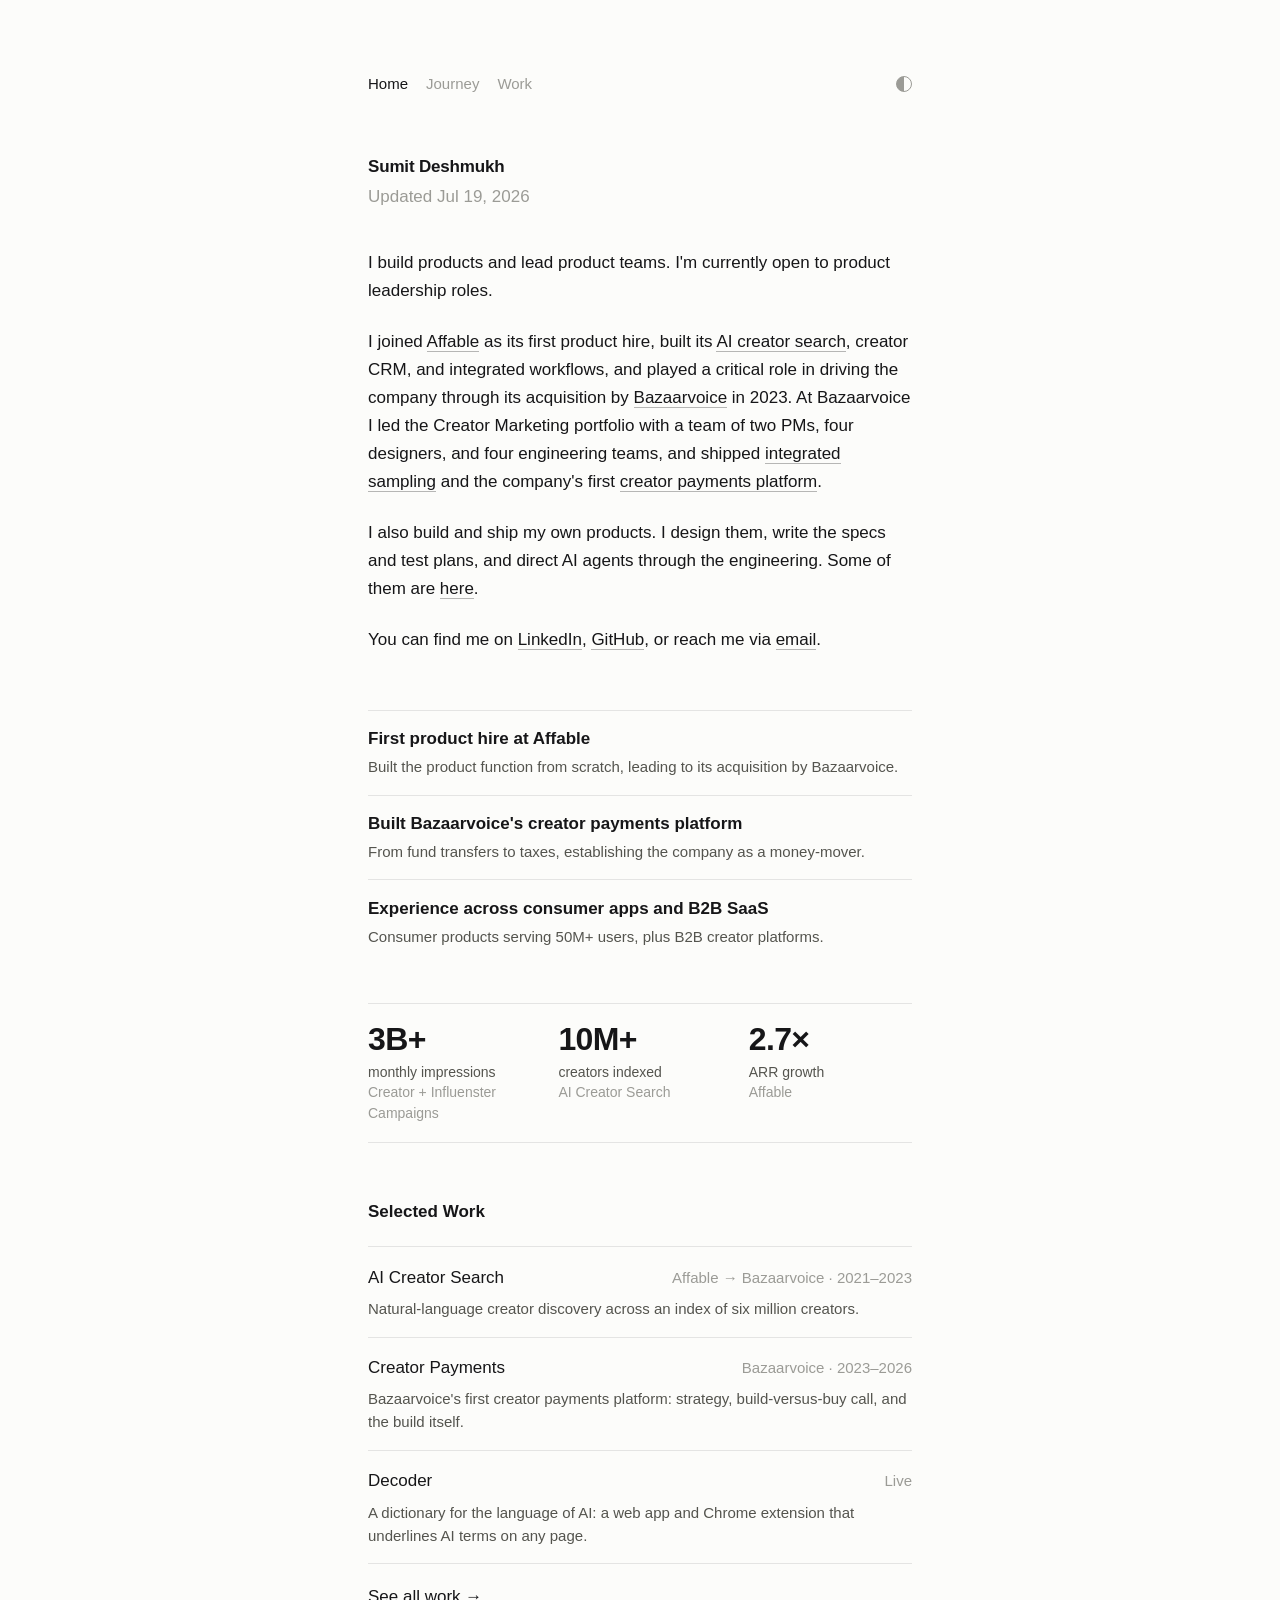
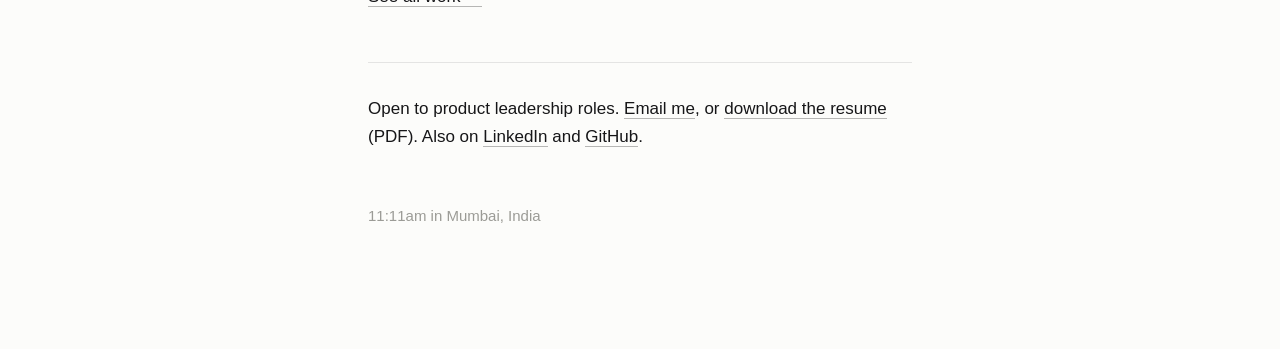
==== commit e19435b1: "Decoder: rewrite to the RAG/grounding story + embed the live sentence-decode demo; Home bio + footer" ====
--- a/index.html
+++ b/index.html
@@ -34,9 +34,9 @@
   <div class="bio">
     <p>I build products and lead product teams. I'm currently open to product leadership roles.</p>
 
-    <p>I joined <a href="https://affable.ai" rel="noopener">Affable</a> as its first product hire, built its <a href="work.html#cs-creator-search">AI creator search</a>, creator CRM, and integrated workflows, and drove the company through its acquisition by <a href="https://www.bazaarvoice.com" rel="noopener">Bazaarvoice</a> in 2023. At Bazaarvoice I led the Creator Marketing portfolio — two PMs, four designers, and four engineering teams — and shipped <a href="work.html#cs-integrated-sampling">integrated sampling</a> and the company's first <a href="work.html#cs-creator-payments">creator payments platform</a>.</p>
+    <p>I joined <a href="https://affable.ai" rel="noopener">Affable</a> as its first product hire, built its <a href="work.html#cs-creator-search">AI creator search</a>, creator CRM, and integrated workflows, and played a critical role in driving the company through its acquisition by <a href="https://www.bazaarvoice.com" rel="noopener">Bazaarvoice</a> in 2023. At Bazaarvoice I led the Creator Marketing portfolio with a team of two PMs, four designers, and four engineering teams, and shipped <a href="work.html#cs-integrated-sampling">integrated sampling</a> and the company's first <a href="work.html#cs-creator-payments">creator payments platform</a>.</p>
 
-    <p>I also build and ship my own products — I design them, write the specs and test plans, and direct AI agents through the engineering. Some of them are <a href="work.html">here</a>.</p>
+    <p>I also build and ship my own products. I design them, write the specs and test plans, and direct AI agents through the engineering. Some of them are <a href="work.html">here</a>.</p>
 
     <p>You can find me on <a href="https://www.linkedin.com/in/sumitdeshmukh07/" rel="noopener">LinkedIn</a>, <a href="https://github.com/sumitd07" rel="noopener">GitHub</a>, or reach me via <a href="mailto:sumitd0704@gmail.com">email</a>.</p>
   </div>
@@ -109,6 +109,10 @@
     <p class="see-all"><a href="work.html">See all work →</a></p>
   </section>
 
+  <div id="resume-extras" class="journey-resume-extras">
+    <p class="journey-resume-note">Open to product leadership roles. <a href="mailto:sumitd0704@gmail.com">Email me</a>, or <a href="files/sumit-deshmukh-resume.pdf">download the resume</a> (PDF). Also on <a href="https://www.linkedin.com/in/sumitdeshmukh07/" rel="noopener">LinkedIn</a> and <a href="https://github.com/sumitd07" rel="noopener">GitHub</a>.</p>
+  </div>
+
   <p class="local-time"><span id="local-time">—</span> in Mumbai, India</p>
 
 </main>
--- a/assets/css/site.css
+++ b/assets/css/site.css
@@ -216,6 +216,7 @@
   --text:#0e0f12;--text-2:#22252b;--text-3:#3f4249;--text-4:#4a4e55;--muted:#6a6e75;--muted-2:#787c83;--faint:#9a9ea5;--faint-2:#c6c9ce;
   --border:rgba(20,24,33,.10);--border-2:rgba(20,24,33,.14);--border-3:rgba(20,24,33,.18);--border-strong:rgba(20,24,33,.30);--hairline-2:rgba(20,24,33,.08);
   --save-text:#4a7c59;--toast-bg:#17181b;--toast-text:#fff;--accent:#4f77a6;--hint-border:1px dotted rgba(20,24,33,.38);
+  --shadow-soft:rgba(20,24,33,.12);--shadow-strong:rgba(20,24,33,.20);
   --font-primary:"Inter",-apple-system,BlinkMacSystemFont,"Helvetica Neue",Arial,sans-serif;
   --font-secondary:"Newsreader",Georgia,"Times New Roman",serif;
   position:relative;margin:.6em 0 2.2em;font-family:var(--font-primary);color:var(--text);letter-spacing:-.006em;
@@ -224,112 +225,94 @@
   --bg:#131519;--surface:#1c1f25;--surface-2:#191c21;--surface-3:#23272e;--hover:#2b3038;--hover-strong:#333944;
   --text:#f4f5f7;--text-2:#e6e8ec;--text-3:#c6cad1;--text-4:#b2b7bf;--muted:#969ba3;--muted-2:#858a92;--faint:#6d727a;--faint-2:#565b63;
   --border:rgba(255,255,255,.12);--border-2:rgba(255,255,255,.17);--border-3:rgba(255,255,255,.22);--border-strong:rgba(255,255,255,.34);--hairline-2:rgba(255,255,255,.10);
-  --save-text:oklch(0.82 0.1 150);--toast-bg:#f4f5f7;--toast-text:#131519;--hint-border:1px dotted rgba(255,255,255,.42);
+  --save-text:oklch(0.82 0.1 150);--toast-bg:#f4f5f7;--toast-text:#131519;--hint-border:1px dotted rgba(255,255,255,.42);--shadow-soft:rgba(0,0,0,.5);--shadow-strong:rgba(0,0,0,.62);
 }
 @media (prefers-color-scheme:dark){
   html:not([data-theme="light"]) .dmx{
     --bg:#131519;--surface:#1c1f25;--surface-2:#191c21;--surface-3:#23272e;--hover:#2b3038;--hover-strong:#333944;
     --text:#f4f5f7;--text-2:#e6e8ec;--text-3:#c6cad1;--text-4:#b2b7bf;--muted:#969ba3;--muted-2:#858a92;--faint:#6d727a;--faint-2:#565b63;
     --border:rgba(255,255,255,.12);--border-2:rgba(255,255,255,.17);--border-3:rgba(255,255,255,.22);--border-strong:rgba(255,255,255,.34);--hairline-2:rgba(255,255,255,.10);
-    --save-text:oklch(0.82 0.1 150);--toast-bg:#f4f5f7;--toast-text:#131519;--hint-border:1px dotted rgba(255,255,255,.42);
+    --save-text:oklch(0.82 0.1 150);--toast-bg:#f4f5f7;--toast-text:#131519;--hint-border:1px dotted rgba(255,255,255,.42);--shadow-soft:rgba(0,0,0,.5);--shadow-strong:rgba(0,0,0,.62);
   }
 }
 .dmx .dsp{font-family:var(--font-secondary);}
 .dmx button{font-family:inherit;color:inherit;-webkit-tap-highlight-color:transparent;}
 .dmx button:active{transform:scale(.98);}
 
-/* Demarcated demo panel — a self-contained card, clearly set apart from the
-   surrounding case-study prose, with a tinted header bar and a live badge. */
-.dmx-shell{border:1px solid var(--border-2);border-radius:16px;background:var(--surface-2);box-shadow:0 1px 2px rgba(20,24,33,.05),0 10px 34px rgba(20,24,33,.06);overflow:hidden;}
-.dmx-head{display:flex;align-items:center;gap:12px;flex-wrap:wrap;padding:12px 16px;border-bottom:1px solid var(--hairline-2);background:var(--surface-3);}
-.dmx-badge{display:inline-flex;align-items:center;gap:7px;font-size:11px;font-weight:600;letter-spacing:.08em;text-transform:uppercase;color:var(--save-text);}
-.dmx-live-dot{width:7px;height:7px;border-radius:50%;background:var(--save-text);animation:dmx-livepulse 2.2s ease-in-out infinite;}
-.dmx-head-note{font-size:12px;color:var(--muted-2);}
-.dmx-body{padding:18px 18px 20px;}
-.dmx-lead{margin:0 0 1.15em;color:var(--text-3);font-size:.875rem;line-height:1.6;}
-.dmx-hintword{border-bottom:var(--hint-border);}
-@keyframes dmx-livepulse{0%,100%{box-shadow:0 0 0 0 rgba(74,124,89,.45);}50%{box-shadow:0 0 0 5px rgba(74,124,89,0);}}
-@media (prefers-reduced-motion:reduce){.dmx-live-dot{animation:none;}}
-
-/* Faux browser frame — sets the scene: Decoder underlines terms on a real page. */
-.dmx-frame{border:1px solid var(--border);border-radius:12px;overflow:hidden;background:var(--surface);}
-.dmx-frame-bar{display:flex;align-items:center;gap:10px;padding:9px 13px;background:var(--surface-3);border-bottom:1px solid var(--hairline-2);}
-.dmx-frame-dots{display:inline-flex;gap:6px;}
-.dmx-frame-dots i{width:9px;height:9px;border-radius:50%;background:var(--faint-2);}
-.dmx-frame-url{font-size:11.5px;color:var(--muted-2);letter-spacing:0;}
-.dmx-page{padding:20px 22px 22px;}
-.dmx-page-h{margin:0 0 12px;font-weight:600;font-size:17px;color:var(--text-2);}
-.dmx-article{margin:0;font-size:16px;line-height:1.72;color:var(--text-2);}
-
-/* Underlined AI term (from the extension content script). */
-.dmx .jterm{border-bottom:var(--hint-border);cursor:pointer;border-radius:2px;transition:background .12s;}
-.dmx .jterm:hover{background:var(--hover);}
-.dmx .jterm.is-open{background:var(--hover);}
-
-/* Tier badge — Core/Rising/Fading/Historical, colours from the real app. */
-.dmx .badge{display:inline-flex;align-items:center;gap:5px;font-family:var(--font-primary);font-weight:600;text-transform:uppercase;border-radius:20px;color:var(--stc);background:var(--stbg);}
-.dmx .st-core{--stc:oklch(0.5 0.085 155);--stbg:oklch(0.955 0.03 155);}
-.dmx .st-rising{--stc:oklch(0.56 0.12 55);--stbg:oklch(0.955 0.05 72);}
-.dmx .st-fading{--stc:oklch(0.55 0.05 250);--stbg:oklch(0.955 0.022 250);}
-.dmx .st-historical{--stc:oklch(0.5 0 0);--stbg:oklch(0.925 0 0);}
-html[data-theme="dark"] .dmx .st-core{--stc:oklch(0.82 0.11 155);--stbg:oklch(0.33 0.05 155);}
-html[data-theme="dark"] .dmx .st-rising{--stc:oklch(0.83 0.12 68);--stbg:oklch(0.35 0.06 60);}
-html[data-theme="dark"] .dmx .st-fading{--stc:oklch(0.82 0.07 250);--stbg:oklch(0.33 0.04 250);}
-html[data-theme="dark"] .dmx .st-historical{--stc:oklch(0.78 0 0);--stbg:oklch(0.34 0 0);}
-@media (prefers-color-scheme:dark){
-  html:not([data-theme="light"]) .dmx .st-core{--stc:oklch(0.82 0.11 155);--stbg:oklch(0.33 0.05 155);}
-  html:not([data-theme="light"]) .dmx .st-rising{--stc:oklch(0.83 0.12 68);--stbg:oklch(0.35 0.06 60);}
-  html:not([data-theme="light"]) .dmx .st-fading{--stc:oklch(0.82 0.07 250);--stbg:oklch(0.33 0.04 250);}
-  html:not([data-theme="light"]) .dmx .st-historical{--stc:oklch(0.78 0 0);--stbg:oklch(0.34 0 0);}
-}
-
-/* Save button (full card). */
-.dmx .savebtn{border:1px solid var(--accent);border-radius:10px;padding:11px 18px;font-size:14px;font-weight:600;cursor:pointer;background:var(--accent);color:#fff;display:inline-flex;align-items:center;gap:8px;transition:background .2s,color .2s,border-color .2s;}
-.dmx .savebtn.is-saved{background:#eef4ee;color:#4a7c59;border-color:#cfe0cf;}
-html[data-theme="dark"] .dmx .savebtn.is-saved{background:oklch(0.30 0.045 150);color:oklch(0.85 0.1 150);border-color:oklch(0.42 0.05 150);}
-@media (prefers-color-scheme:dark){html:not([data-theme="light"]) .dmx .savebtn.is-saved{background:oklch(0.30 0.045 150);color:oklch(0.85 0.1 150);border-color:oklch(0.42 0.05 150);}}
-
-/* Hover helpers ported from the app. */
-.dmx .rel:hover{border-color:var(--border-3);background:var(--hover-strong);}
-.dmx .popclose:hover{color:var(--muted-2);}
-.dmx .h-surf2:hover{background:var(--surface-2);}
-.dmx .h-surf3:hover{background:var(--surface-3);}
-.dmx .h-close:hover{background:var(--hover);}
-.dmx .rm:hover{color:var(--save-text);}
-
-/* Saved tray. */
-.dmx-saved{margin-top:1.5em;padding-top:1.25em;border-top:1px solid var(--border);}
-.dmx-saved-head{font-size:12px;letter-spacing:.02em;color:var(--muted);display:flex;align-items:center;gap:8px;margin-bottom:.75em;}
-.dmx-saved-empty{margin:0;color:var(--muted);font-size:13px;}
-.dmx-saved-rows{display:flex;flex-direction:column;gap:6px;}
-.dmx-srow{display:flex;align-items:center;gap:10px;padding:9px 12px;background:var(--surface-3);border:1px solid var(--hairline-2);border-radius:9px;}
-.dmx-srow .badge{flex:none;}
-.dmx-sname{flex:1;min-width:0;text-align:left;background:none;border:none;cursor:pointer;font-family:var(--font-secondary);font-weight:600;font-size:15px;color:var(--text-2);line-height:1.1;}
-.dmx-sname:hover{color:var(--accent);}
-.dmx-srm{flex:none;background:none;border:none;cursor:pointer;color:var(--faint);font-size:13px;font-weight:500;padding:4px 6px;}
-.dmx-srm:hover{color:var(--save-text);}
-
-.dmx-note{margin:1.4em 0 0;font-size:12.5px;line-height:1.5;color:var(--faint);}
-
-/* Animations (from the app). */
-@keyframes dmx-rise{from{opacity:0;transform:translate(-50%,8px) scale(.96);}to{opacity:1;transform:translate(-50%,0) scale(1);}}
-@keyframes dmx-pop{from{opacity:0;transform:translateY(10px) scale(.97);}to{opacity:1;transform:none;}}
-@keyframes dmx-bd{from{opacity:0;}to{opacity:1;}}
-@keyframes dmx-toastin{from{opacity:0;transform:translate(-50%,12px);}to{opacity:1;transform:translate(-50%,0);}}
-@keyframes dmx-savepop{0%{transform:scale(.4);opacity:0;}55%{transform:scale(1.25);}100%{transform:scale(1);opacity:1;}}
-@keyframes dmx-sl{from{opacity:0;transform:translateY(12px);}to{opacity:1;transform:none;}}
-.dmx-savepop{display:inline-block;animation:dmx-savepop .4s cubic-bezier(.3,1.3,.4,1) both;}
-.dmx-mstack>*{animation:dmx-sl .5s cubic-bezier(.2,.75,.3,1) both;}
-.dmx-mstack>*:nth-child(1){animation-delay:.04s;}
-.dmx-mstack>*:nth-child(2){animation-delay:.1s;}
-.dmx-mstack>*:nth-child(3){animation-delay:.16s;}
+/* Demarcated demo card — set apart from the case-study prose, with a tinted
+   header bar. The sample article and the select-to-decode interaction are ported
+   from aidecoder.app's own "How it works" surface. */
+.demo-wrap{border:1px solid var(--border-2);border-radius:16px;background:var(--surface-2);box-shadow:0 1px 2px rgba(20,24,33,.05),0 10px 34px rgba(20,24,33,.06);overflow:hidden;}
+.demo-bar{display:flex;align-items:center;gap:12px;flex-wrap:wrap;padding:12px 16px;border-bottom:1px solid var(--hairline-2);background:var(--surface-3);}
+.demo-badge{display:inline-flex;align-items:center;gap:7px;font-size:11px;font-weight:600;letter-spacing:.08em;text-transform:uppercase;color:var(--save-text);}
+.demo-live-dot{width:7px;height:7px;border-radius:50%;background:var(--save-text);animation:demo-livepulse 2.2s ease-in-out infinite;}
+.demo-bar-note{font-size:12px;color:var(--muted-2);}
+@keyframes demo-livepulse{0%,100%{box-shadow:0 0 0 0 rgba(74,124,89,.45);}50%{box-shadow:0 0 0 5px rgba(74,124,89,0);}}
+.demo-inner{padding:18px 18px 20px;}
+.demo-toprow{display:flex;align-items:baseline;gap:10px;flex-wrap:wrap;margin-bottom:12px;}
+.demo-kicker{font-family:var(--font-primary);font-size:10.5px;letter-spacing:.14em;text-transform:uppercase;color:var(--faint);}
+.demo-hint{font-size:12.5px;color:var(--muted-2);transition:opacity 200ms ease;}
+.demo-stage{position:relative;}
+
+/* The sample article — the select-to-decode target. */
+.demo-doc{background:var(--surface);border:1px solid var(--border);border-radius:14px;padding:24px 26px;font-family:var(--font-secondary);font-size:16.5px;line-height:1.75;color:var(--text-2);-webkit-user-select:text;user-select:text;}
+.demo-doc p{margin:0 0 15px;}
+.demo-doc > *:last-child{margin-bottom:0;}
+.demo-doc h2.dsp{font-weight:600;font-size:22px;line-height:1.2;letter-spacing:-.02em;margin:0 0 14px;color:var(--text);}
+.demo-doc h3{font-family:var(--font-secondary);font-weight:600;font-size:17px;line-height:1.25;letter-spacing:-.015em;color:var(--text);margin:22px 0 10px;}
+.demo-cols{column-count:2;column-gap:26px;font-size:15px;line-height:1.7;margin:0 0 15px;}
+.demo-cols p{margin:0 0 12px;}
+.demo-doc pre{margin:0 0 15px;padding:11px 13px;background:var(--surface-3);border:1px solid var(--hairline-2);border-radius:8px;overflow-x:auto;font-family:ui-monospace,SFMono-Regular,Menlo,monospace;font-size:12.5px;line-height:1.55;color:var(--text-3);}
+.demo-doc code{font-family:ui-monospace,SFMono-Regular,Menlo,monospace;font-size:.88em;}
+.demo-doc table{width:100%;border-collapse:collapse;font-family:var(--font-primary);font-size:13px;margin:0 0 15px;}
+.demo-doc th,.demo-doc td{border:1px solid var(--border);padding:7px 10px;text-align:left;color:var(--text-3);}
+.demo-doc th{font-weight:600;color:var(--text-2);}
+.demo-dark{background:#14161a;color:#e6e8eb;border-radius:10px;padding:16px 18px;margin:0 0 15px;}
+.demo-dark p{margin:0;}
+.demo-fn{font-family:var(--font-primary);font-size:12px;line-height:1.5;color:var(--muted-2);}
+
+/* Fine print under the article. */
+.demo-fine{margin:14px 0 0;font-size:12.5px;line-height:1.6;color:var(--muted-2);}
+.demo-fine--faint{margin-top:9px;font-size:12px;color:var(--faint);}
+
+/* Decode pill on the current selection. */
+.demo-pill{position:absolute;z-index:40;transform:translateX(-50%);transform-origin:top center;display:inline-flex;align-items:center;gap:6px;padding:7px 14px;background:var(--surface);color:var(--accent);border:1px solid var(--border-2);border-radius:999px;font-family:var(--font-primary);font-size:12.5px;font-weight:600;line-height:1;cursor:pointer;box-shadow:0 6px 20px var(--shadow-soft);animation:demo-pill 140ms cubic-bezier(0.23,1,0.32,1) backwards;transition:transform 140ms cubic-bezier(0.23,1,0.32,1),box-shadow 140ms ease;}
+.demo-pill[data-side="above"]{transform-origin:bottom center;}
+.demo-pill:active{transform:translateX(-50%) scale(.97);}
+@media (hover:hover) and (pointer:fine){.demo-pill:hover{box-shadow:0 8px 24px var(--shadow-strong);}}
+@keyframes demo-pill{from{opacity:0;transform:translateX(-50%) scale(.96);}to{opacity:1;transform:translateX(-50%) scale(1);}}
+
+/* Answer panel. */
+.demo-panel{position:absolute;z-index:41;transform:translateX(-50%);transform-origin:top center;width:340px;max-width:calc(100% - 24px);background:var(--surface);color:var(--text);border:1px solid var(--border-2);border-radius:12px;box-shadow:0 12px 36px var(--shadow-strong);overflow:hidden;animation:demo-panel 200ms cubic-bezier(0.23,1,0.32,1) backwards;}
+.demo-panel[data-side="above"]{transform-origin:bottom center;}
+@keyframes demo-panel{from{opacity:0;transform:translateX(-50%) translateY(6px);}to{opacity:1;transform:translateX(-50%) translateY(0);}}
+.demo-head{display:flex;align-items:center;gap:8px;padding:12px 14px 0;}
+.demo-eyebrow{font-family:var(--font-primary);font-size:9.5px;font-weight:700;letter-spacing:.16em;text-transform:uppercase;color:var(--accent);}
+.demo-x{margin-left:auto;padding:2px;background:none;border:none;color:var(--faint-2);font-size:15px;line-height:1;cursor:pointer;transition:color 140ms ease,transform 140ms cubic-bezier(0.23,1,0.32,1);}
+.demo-x:active{transform:scale(.9);}
+@media (hover:hover) and (pointer:fine){.demo-x:hover{color:var(--muted-2);}}
+.demo-body{padding:10px 15px 15px;}
+.demo-restate{margin:0;font-size:14.5px;line-height:1.6;color:var(--text-2);}
+.demo-wait{display:flex;align-items:center;gap:10px;padding:12px 15px 15px;font-size:13px;color:var(--muted-2);}
+.demo-spin{flex:none;width:13px;height:13px;border:2px solid var(--border-3);border-top-color:var(--accent);border-radius:50%;animation:demo-spin .7s linear infinite;}
+@keyframes demo-spin{to{transform:rotate(360deg);}}
+.demo-chips{display:flex;flex-wrap:wrap;gap:7px;margin-top:14px;}
+.demo-chip{display:inline-flex;align-items:center;gap:5px;background:var(--surface-3);border:1px solid var(--hairline-2);border-radius:999px;padding:5px 11px;font-family:var(--font-primary);font-size:12.5px;font-weight:500;color:var(--text-2);text-decoration:none;cursor:pointer;transition:border-color .15s,background .15s;}
+.demo-chip span{color:var(--accent);}
+@media (hover:hover) and (pointer:fine){.demo-chip:hover{border-color:var(--border-3);background:var(--hover-strong);}}
+.demo-gaps,.demo-note{margin:12px 0 0;font-size:11.5px;line-height:1.5;color:var(--muted-2);}
+.demo-note{color:var(--faint);}
+
 @media (prefers-reduced-motion:reduce){
-  .dmx-pop-el,.dmx-backdrop,.dmx-modal-card,.dmx-savepop,.dmx-mstack>*{animation:none!important;}
-}
-
+  .demo-pill,.demo-panel{animation:none;}
+  .demo-pill:active,.demo-x:active{transform:translateX(-50%);}
+  .demo-live-dot,.demo-spin{animation:none;}
+}
+@media (max-width:640px){ .demo-cols{column-count:1;} }
 @media (max-width:520px){
-  .dmx-page{padding:16px 15px 18px;}
-  .dmx-article{font-size:15px;}
+  .demo-inner{padding:16px 15px 18px;}
+  .demo-doc{padding:18px 16px;font-size:15.5px;}
+  .demo-panel{width:min(340px,calc(100vw - 32px));}
 }
 
 /* ==========================================================================
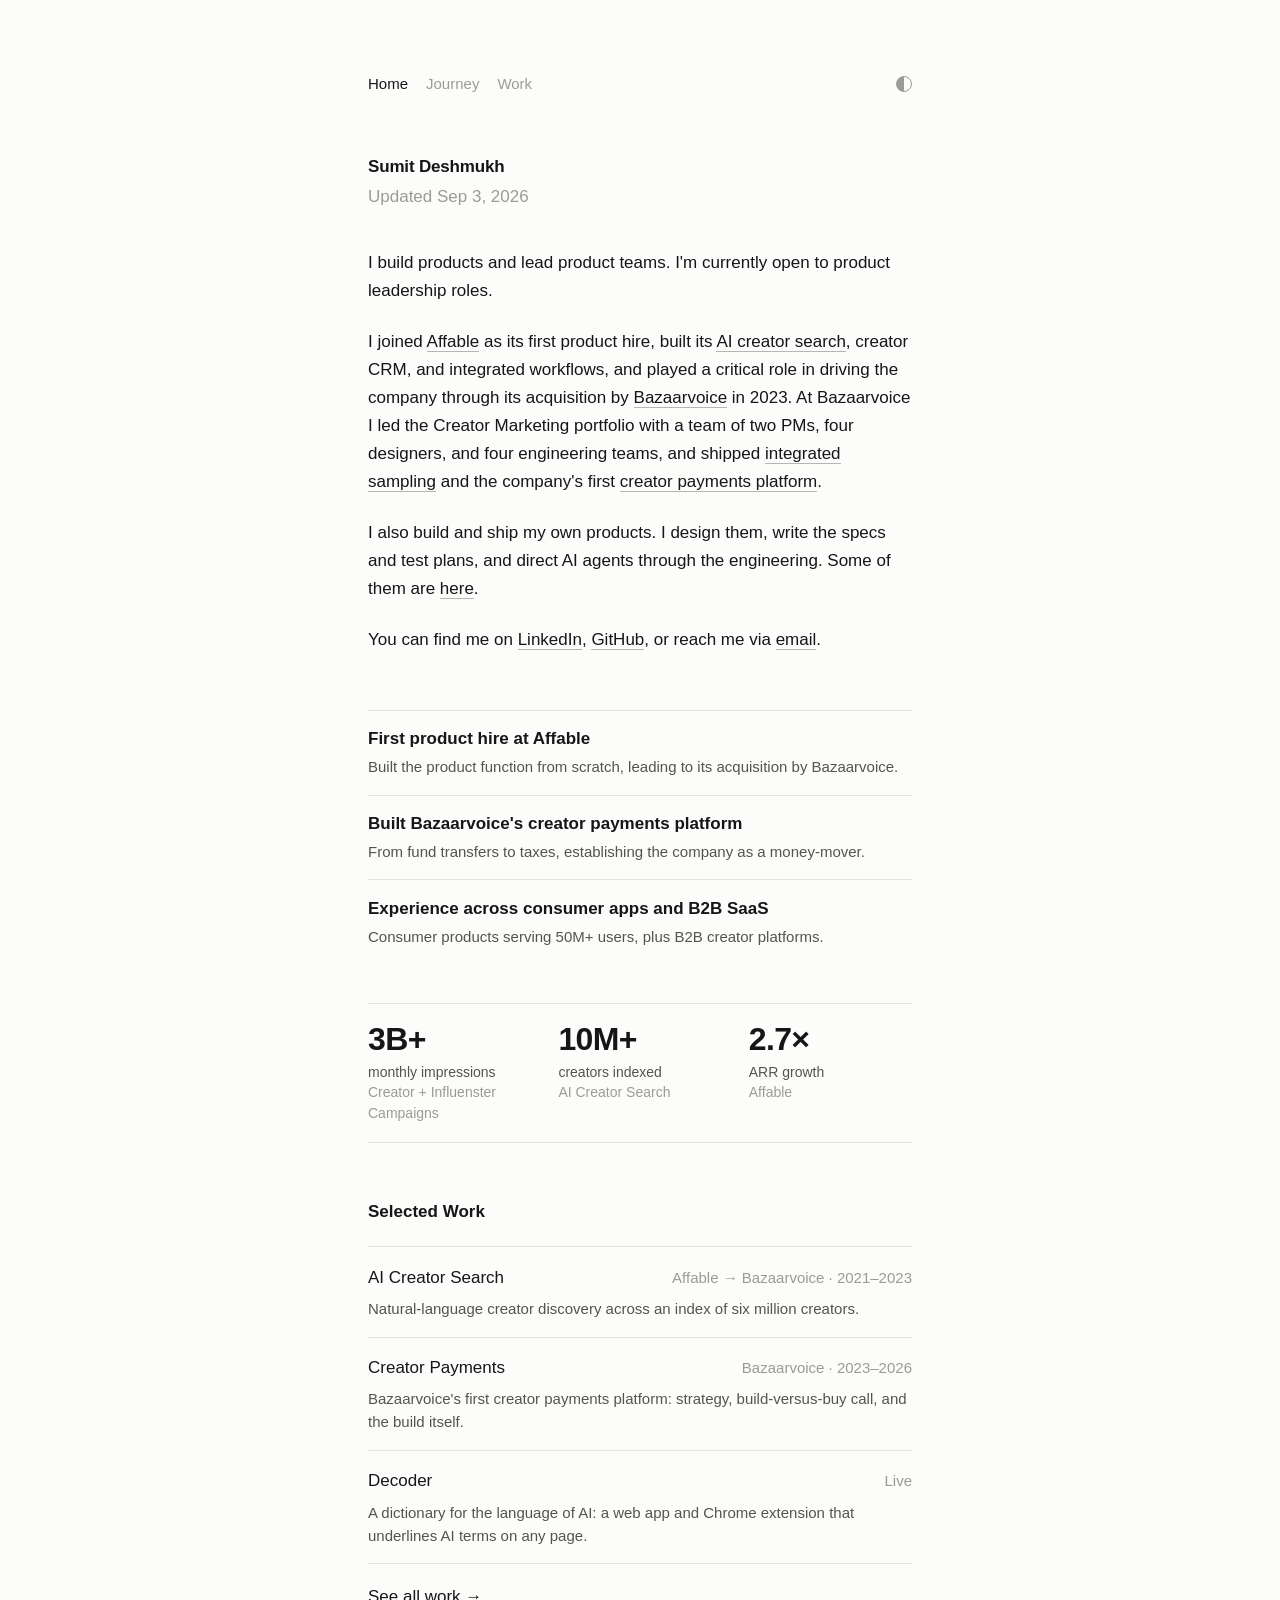
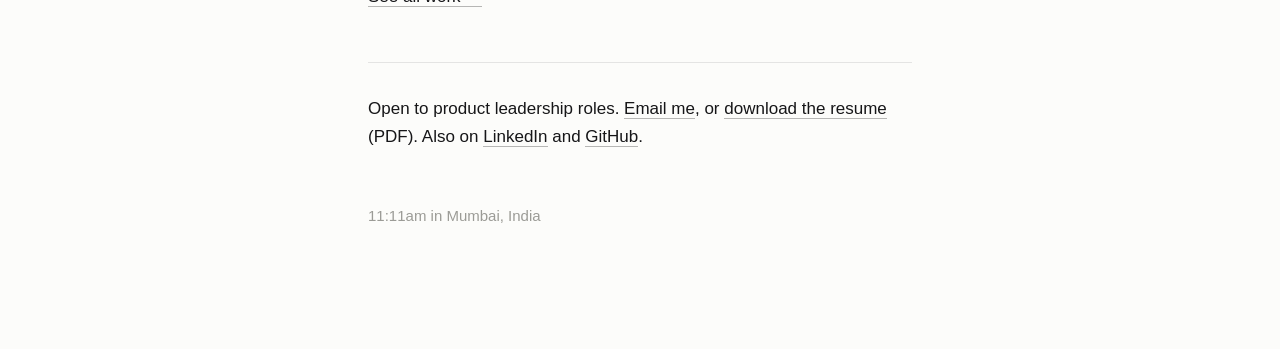
==== commit 5e450fdb: "Home: bump Updated date to Sep 3, 2026; drop the demo bar note Co-Authored-By: Claude Opus 4.8 <nore" ====
--- a/index.html
+++ b/index.html
@@ -29,7 +29,7 @@
   </nav>
 
   <h1>Sumit Deshmukh</h1>
-  <p class="updated">Updated Jul 19, 2026</p>
+  <p class="updated">Updated Sep 3, 2026</p>
 
   <div class="bio">
     <p>I build products and lead product teams. I'm currently open to product leadership roles.</p>
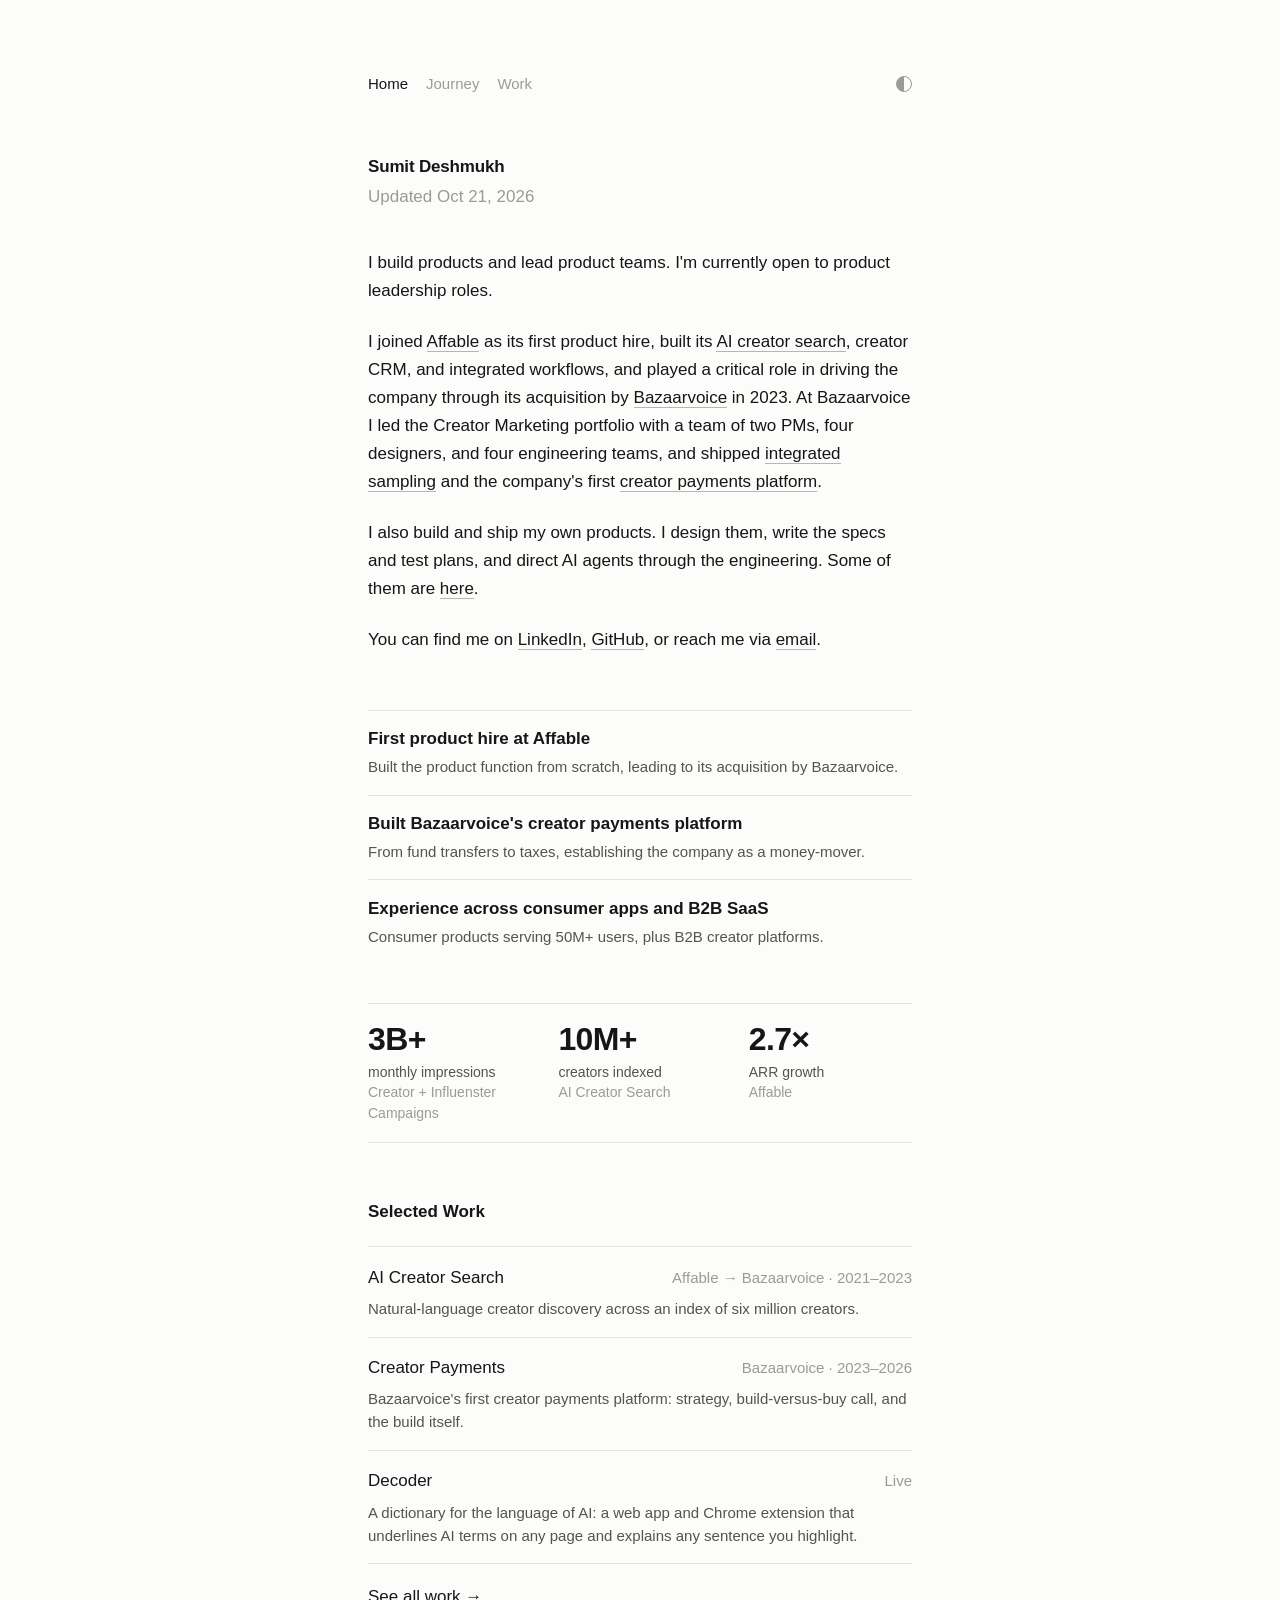
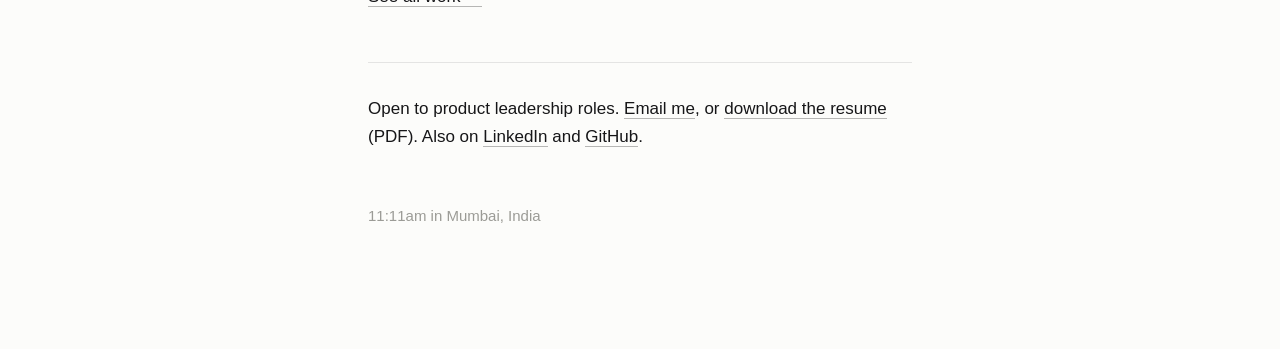
==== commit a3c152ce: "Decoder: add the refusal check, prompt v2 gaps, and judge calibration; Home card + Updated date" ====
--- a/index.html
+++ b/index.html
@@ -29,7 +29,7 @@
   </nav>
 
   <h1>Sumit Deshmukh</h1>
-  <p class="updated">Updated Sep 3, 2026</p>
+  <p class="updated">Updated Oct 21, 2026</p>
 
   <div class="bio">
     <p>I build products and lead product teams. I'm currently open to product leadership roles.</p>
@@ -102,7 +102,7 @@
             <span class="feat-title">Decoder</span>
             <span class="feat-meta">Live</span>
           </span>
-          <span class="feat-desc">A dictionary for the language of AI: a web app and Chrome extension that underlines AI terms on any page.</span>
+          <span class="feat-desc">A dictionary for the language of AI: a web app and Chrome extension that underlines AI terms on any page and explains any sentence you highlight.</span>
         </a>
       </li>
     </ul>
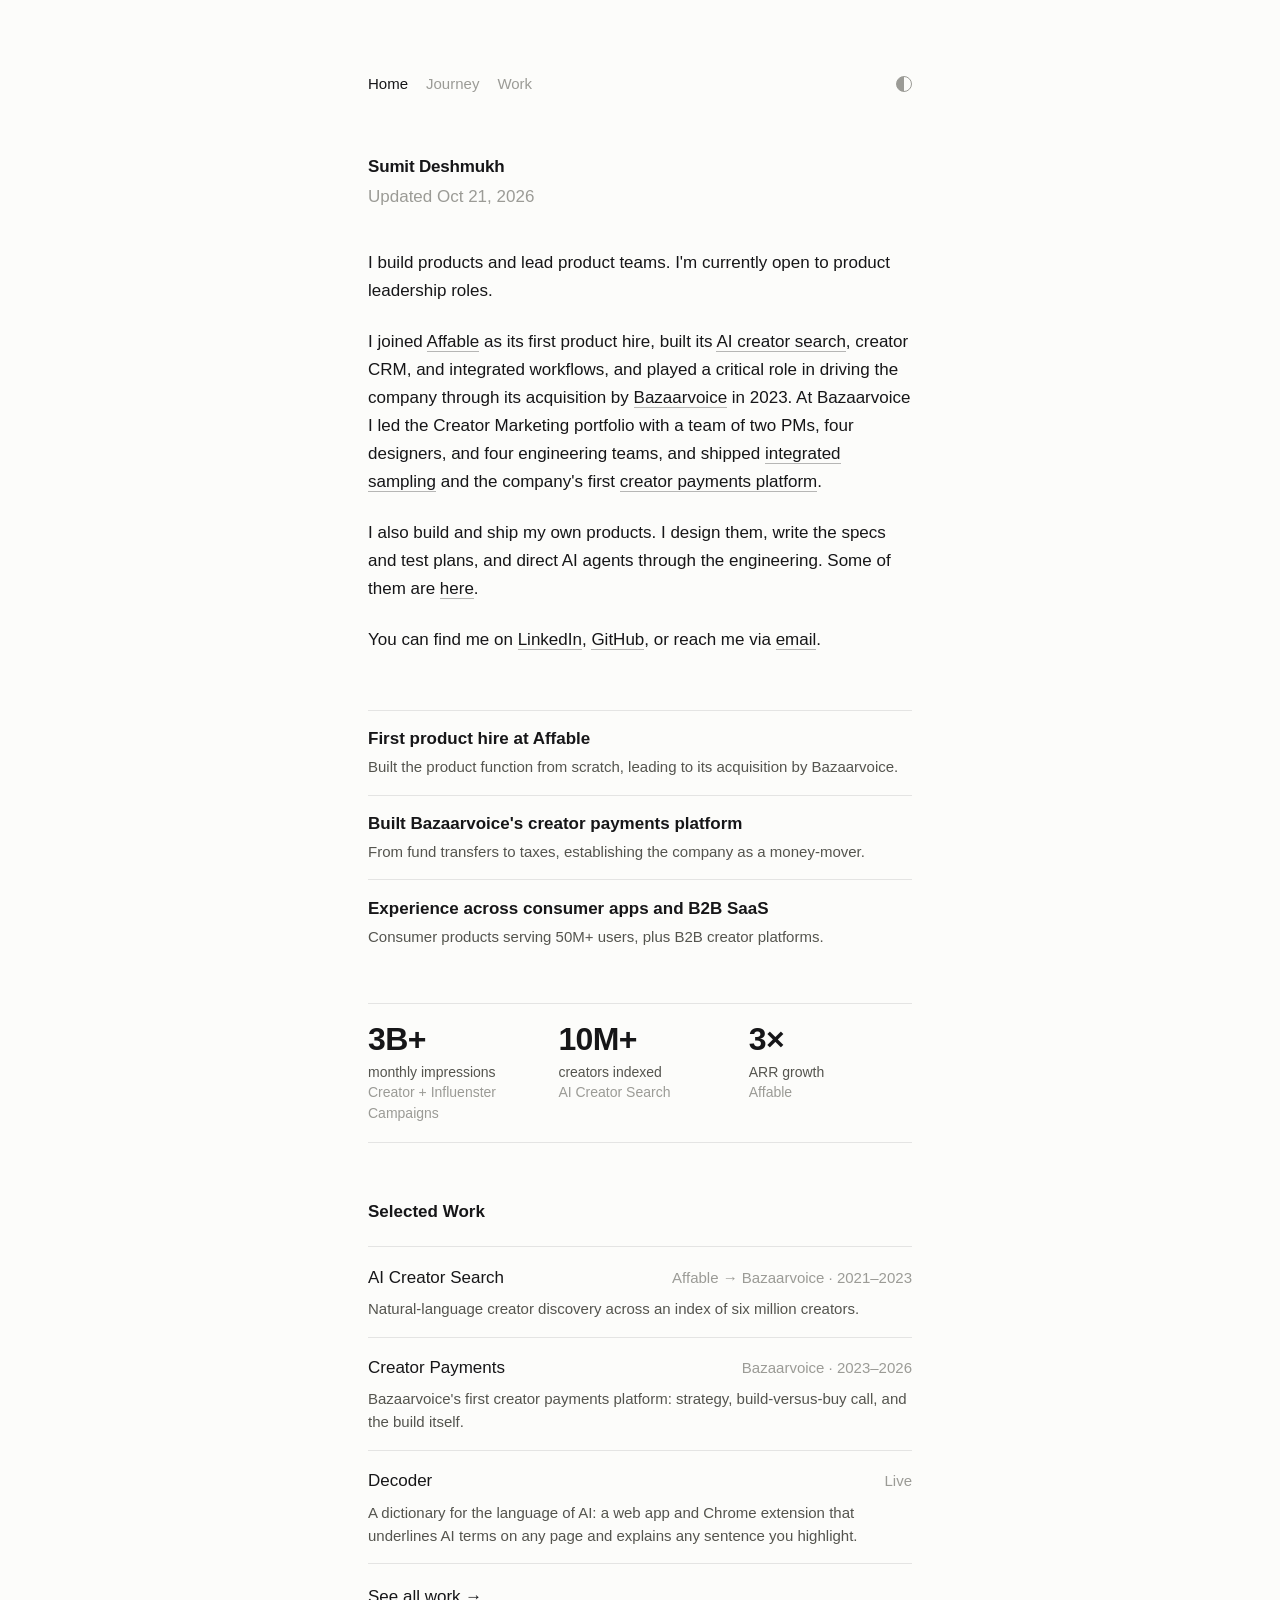
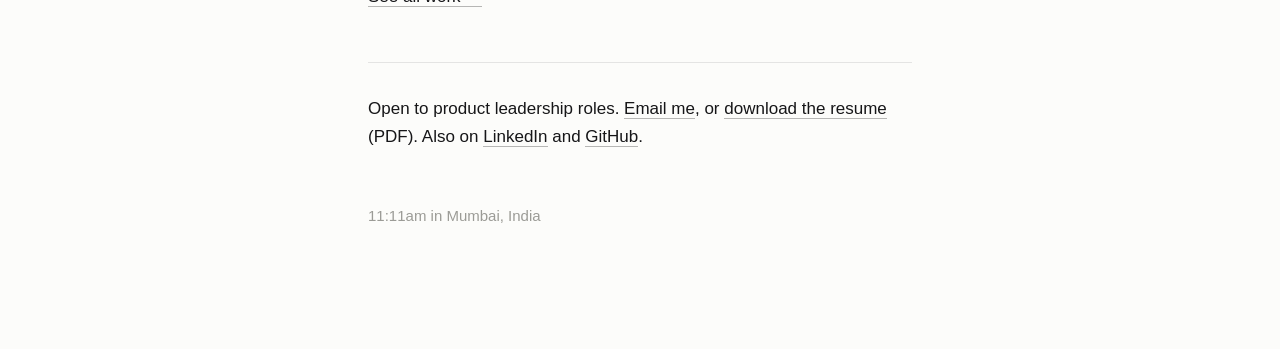
==== commit 89a5827b: "Affable: ARR growth 2.7x -> 3x on Home and Journey Co-Authored-By: Claude Opus 5.5 (1M context) <nor" ====
--- a/index.html
+++ b/index.html
@@ -69,7 +69,7 @@
         <dd class="metric-label">creators indexed <span class="metric-src">AI Creator Search</span></dd>
       </div>
       <div class="metric">
-        <dt class="metric-value">2.7&times;</dt>
+        <dt class="metric-value">3&times;</dt>
         <dd class="metric-label">ARR growth <span class="metric-src">Affable</span></dd>
       </div>
     </dl>
